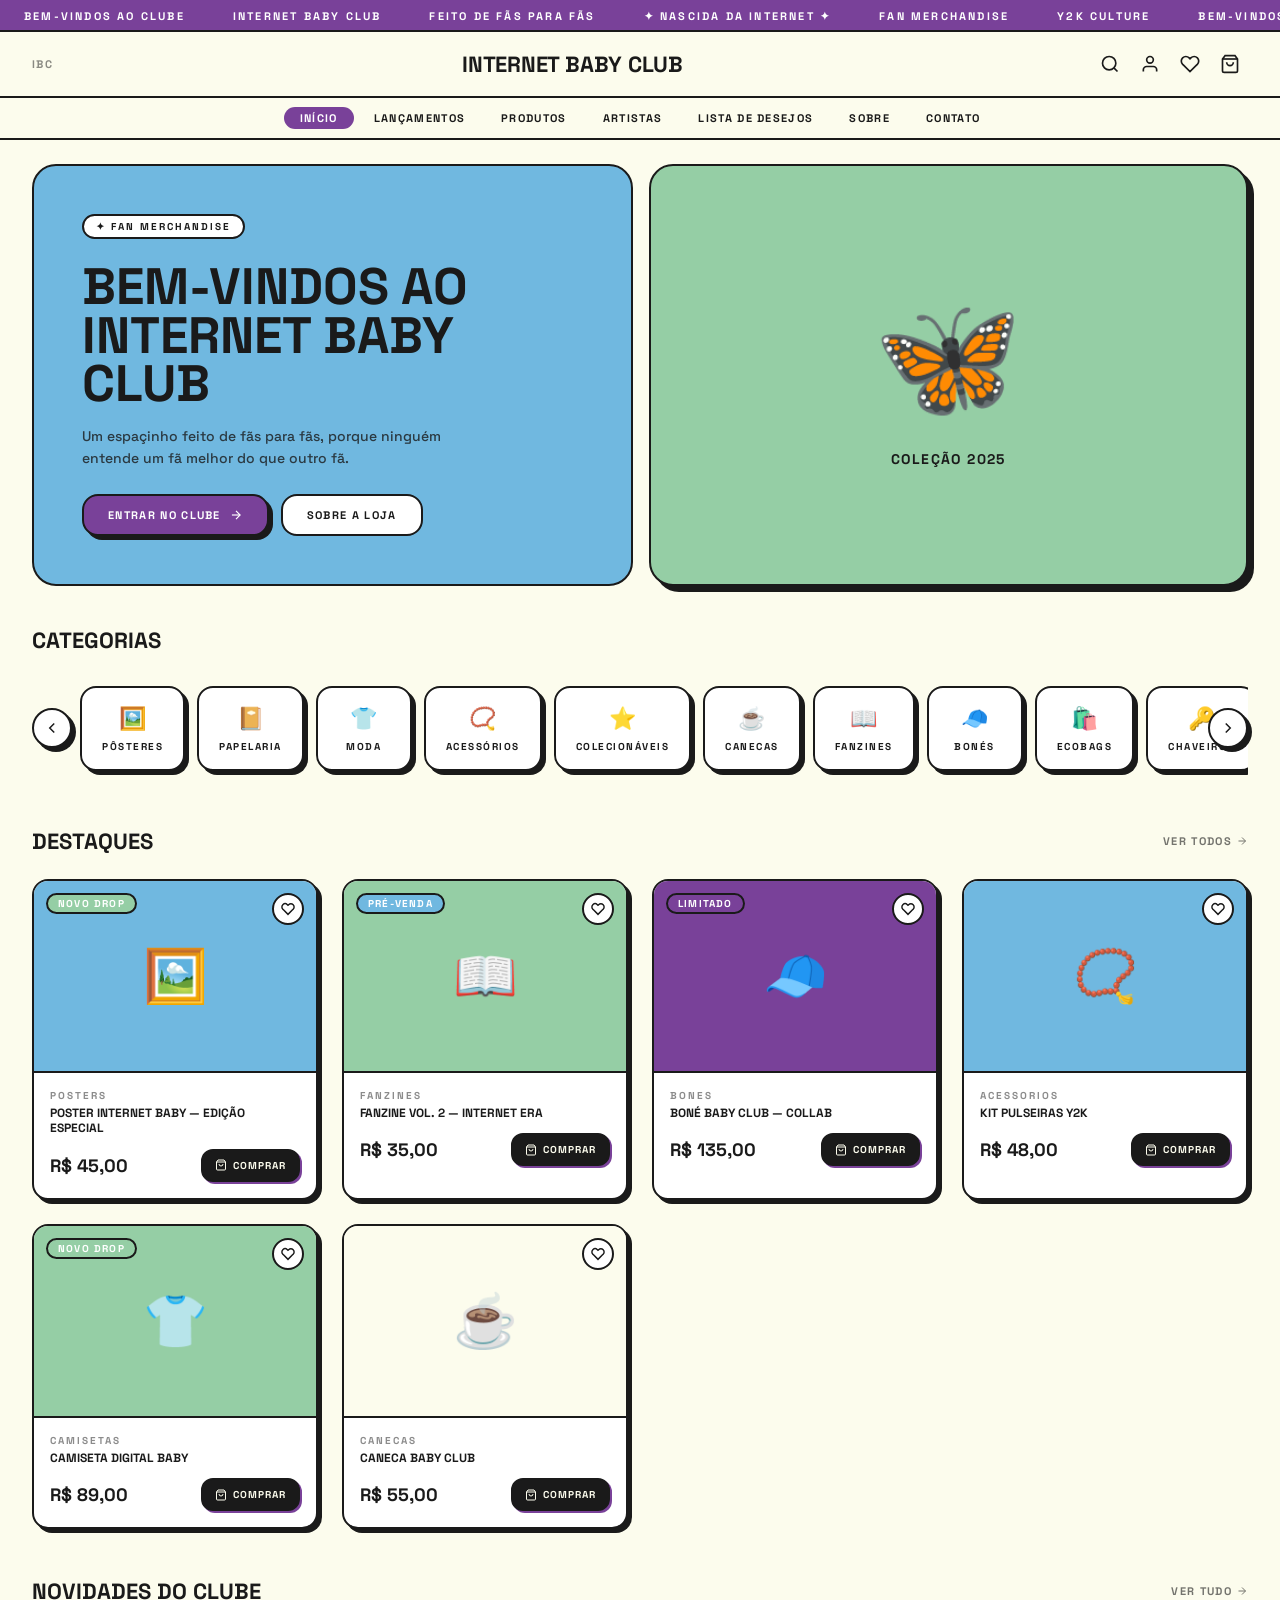
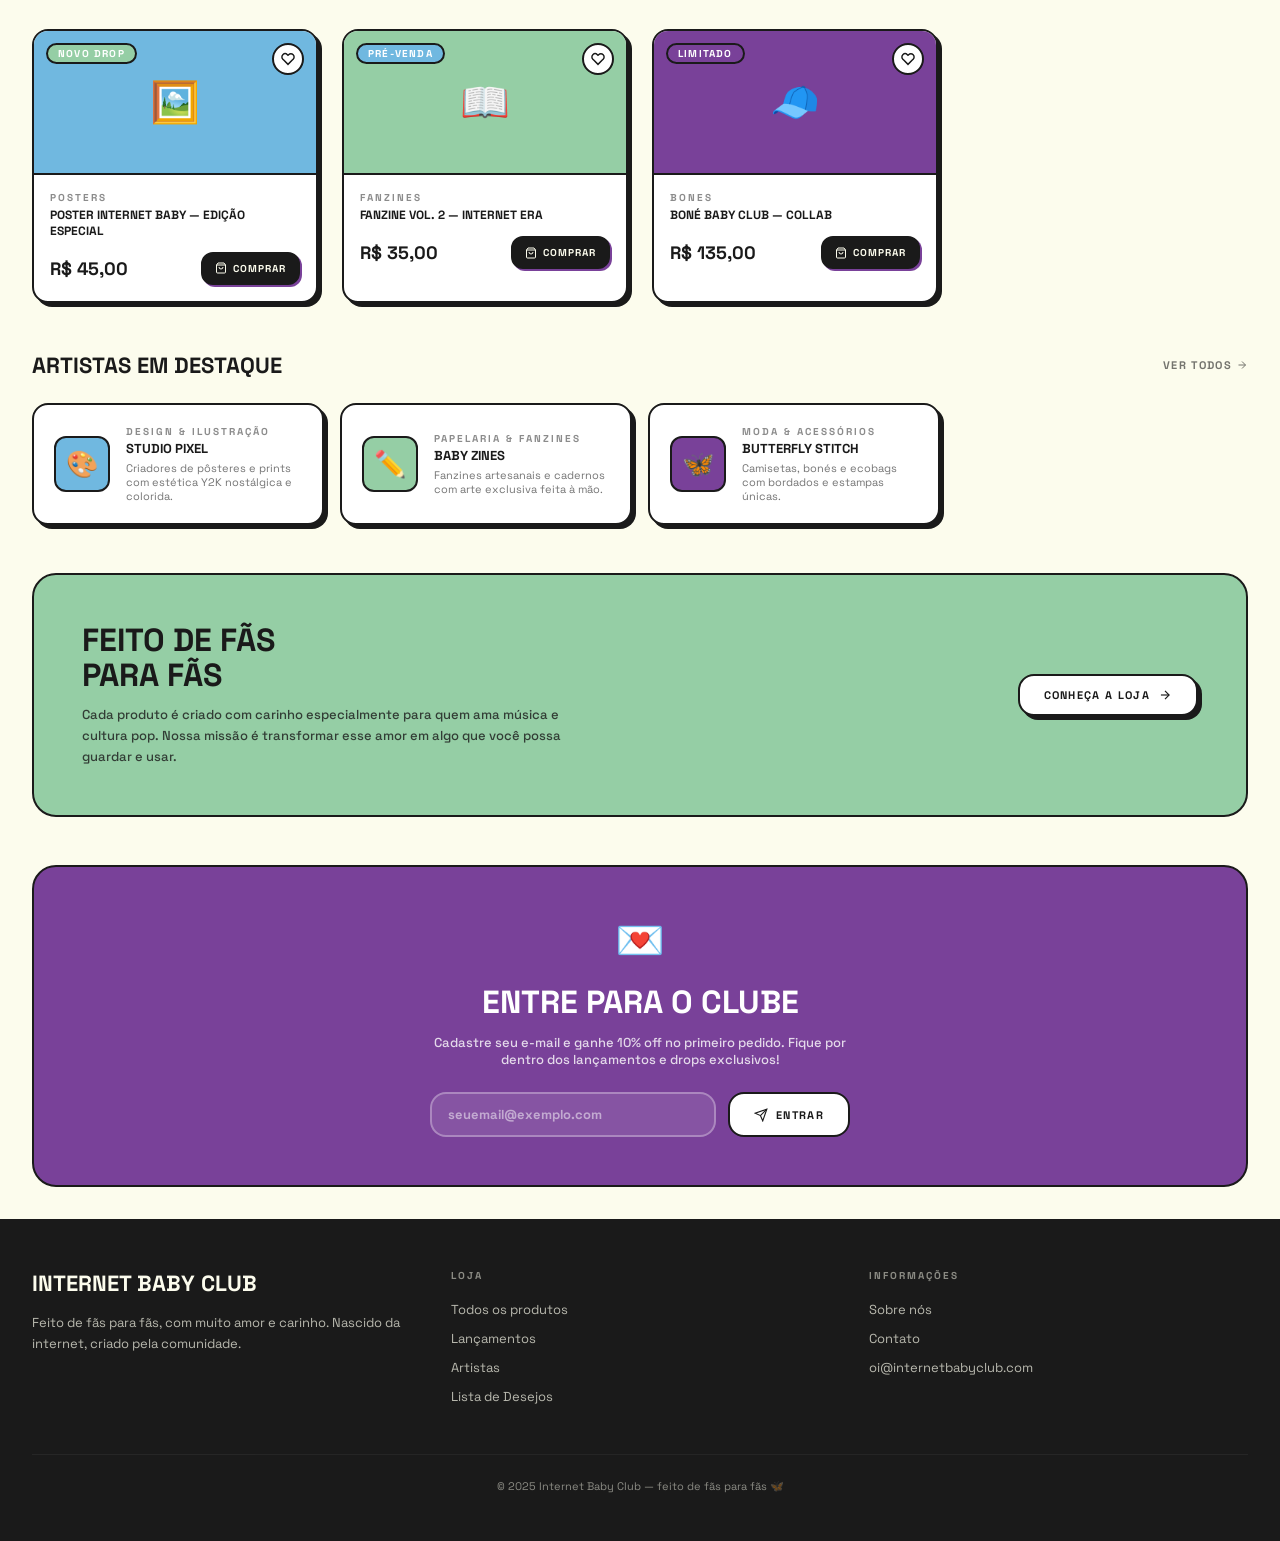
==== index.html @ 495a3e7e "Create index.html" ====
<!DOCTYPE html>
<html lang="pt-BR">
<head>
  <meta charset="UTF-8" />
  <meta name="viewport" content="width=device-width, initial-scale=1.0" />
  <title>Internet Baby Club — Início</title>
  <link rel="preconnect" href="https://fonts.googleapis.com" />
  <link rel="preconnect" href="https://fonts.gstatic.com" crossorigin />
  <link href="https://fonts.googleapis.com/css2?family=Space+Grotesk:wght@400;500;600;700&display=swap" rel="stylesheet" />
  <link rel="stylesheet" href="./assets/css/style.css" />
</head>
<body>

<div id="drawers-placeholder"></div>
<div id="navbar-placeholder"></div>

<!-- ═══ HERO ══════════════════════════════════════════════ -->
<section class="hero-section" aria-label="Banner principal">
  <div class="hero-inner max-w">
    <div class="hero-left" id="hero-left">
      <span class="hero-tag">✦ Fan Merchandise</span>
      <h1 class="hero-h1">Bem-vindos ao<br>Internet Baby Club</h1>
      <p class="hero-sub">Um espaçinho feito de fãs para fãs, porque ninguém entende um fã melhor do que outro fã.</p>
      <div class="hero-btns">
        <a href="./pages/produtos.html" class="btn-hero-main">
          Entrar no Clube
          <svg width="14" height="14" viewBox="0 0 24 24" fill="none" stroke="currentColor" stroke-width="2"><line x1="5" y1="12" x2="19" y2="12"/><polyline points="12 5 19 12 12 19"/></svg>
        </a>
        <a href="./pages/sobre.html" class="btn-hero-sec">Sobre a loja</a>
      </div>
    </div>
    <div class="hero-right" id="hero-right">
      <div class="hero-right-content">
        <span class="hero-emoji">🦋</span>
        <p class="hero-collection-label" id="hero-label">Coleção 2025</p>
        <a href="./pages/lancamentos.html" class="hero-cta-btn" id="hero-cta">
          Ver lançamentos
          <svg width="14" height="14" viewBox="0 0 24 24" fill="none" stroke="currentColor" stroke-width="2"><line x1="5" y1="12" x2="19" y2="12"/><polyline points="12 5 19 12 12 19"/></svg>
        </a>
      </div>
    </div>
  </div>
</section>

<!-- ═══ CATEGORIES ════════════════════════════════════════ -->
<section style="padding:16px 32px 32px">
  <div class="max-w">
    <h2 class="section-title" style="margin-bottom:24px">Categorias</h2>
    <div class="cat-scroll-wrap">
      <button class="scroll-btn left" onclick="scrollCats(-1)">
        <svg viewBox="0 0 24 24"><polyline points="15 18 9 12 15 6"/></svg>
      </button>
      <div class="cat-scroll" id="cat-scroll"></div>
      <button class="scroll-btn right" onclick="scrollCats(1)">
        <svg viewBox="0 0 24 24"><polyline points="9 18 15 12 9 6"/></svg>
      </button>
    </div>
  </div>
</section>

<!-- ═══ FEATURED PRODUCTS ═════════════════════════════════ -->
<section style="padding:16px 32px 32px">
  <div class="max-w">
    <div class="section-header">
      <h2 class="section-title">Destaques</h2>
      <a href="./pages/produtos.html" class="see-all">
        Ver todos
        <svg width="12" height="12" viewBox="0 0 24 24" fill="none" stroke="currentColor" stroke-width="2"><line x1="5" y1="12" x2="19" y2="12"/><polyline points="12 5 19 12 12 19"/></svg>
      </a>
    </div>
    <div class="products-grid" id="featured-grid"></div>
  </div>
</section>

<!-- ═══ NEW DROPS ═════════════════════════════════════════ -->
<section style="padding:16px 32px 32px">
  <div class="max-w">
    <div class="section-header">
      <h2 class="section-title">Novidades do Clube</h2>
      <a href="./pages/lancamentos.html" class="see-all">
        Ver tudo
        <svg width="12" height="12" viewBox="0 0 24 24" fill="none" stroke="currentColor" stroke-width="2"><line x1="5" y1="12" x2="19" y2="12"/><polyline points="12 5 19 12 12 19"/></svg>
      </a>
    </div>
    <div class="products-grid" id="newdrops-grid"></div>
  </div>
</section>

<!-- ═══ ARTISTS ═══════════════════════════════════════════ -->
<section style="padding:16px 32px 32px">
  <div class="max-w">
    <div class="section-header">
      <h2 class="section-title">Artistas em Destaque</h2>
      <a href="./pages/artistas.html" class="see-all">
        Ver todos
        <svg width="12" height="12" viewBox="0 0 24 24" fill="none" stroke="currentColor" stroke-width="2"><line x1="5" y1="12" x2="19" y2="12"/><polyline points="12 5 19 12 12 19"/></svg>
      </a>
    </div>
    <div class="artists-grid" id="artists-home-grid"></div>
  </div>
</section>

<!-- ═══ ABOUT STRIP ════════════════════════════════════════ -->
<section style="padding:16px 32px 32px">
  <div class="max-w">
    <div class="about-strip">
      <div>
        <h2>Feito de fãs<br>para fãs</h2>
        <p>Cada produto é criado com carinho especialmente para quem ama música e cultura pop. Nossa missão é transformar esse amor em algo que você possa guardar e usar.</p>
      </div>
      <a href="./pages/sobre.html" class="btn-about">
        Conheça a loja
        <svg width="14" height="14" viewBox="0 0 24 24" fill="none" stroke="currentColor" stroke-width="2"><line x1="5" y1="12" x2="19" y2="12"/><polyline points="12 5 19 12 12 19"/></svg>
      </a>
    </div>
  </div>
</section>

<!-- ═══ NEWSLETTER ═════════════════════════════════════════ -->
<section style="padding:16px 32px 32px">
  <div class="max-w">
    <div class="newsletter-box">
      <div class="nl-emoji">💌</div>
      <h2>Entre para o clube</h2>
      <p>Cadastre seu e-mail e ganhe 10% off no primeiro pedido. Fique por dentro dos lançamentos e drops exclusivos!</p>
      <div id="nl-form-wrap">
        <form class="newsletter-form" onsubmit="handleNewsletter(event)">
          <input class="nl-input" type="email" placeholder="seuemail@exemplo.com" required />
          <button type="submit" class="btn-nl">
            <svg width="14" height="14" viewBox="0 0 24 24" fill="none" stroke="currentColor" stroke-width="2"><line x1="22" y1="2" x2="11" y2="13"/><polygon points="22 2 15 22 11 13 2 9 22 2"/></svg>
            Entrar
          </button>
        </form>
      </div>
    </div>
  </div>
</section>

<div id="footer-placeholder"></div>

<script src="./assets/js/main.js"></script>
<script>
  initPage('home');

  /* Hero hover */
  const heroRight = document.getElementById('hero-right');
  const heroLeft  = document.getElementById('hero-left');
  heroRight.addEventListener('mouseenter', () => {
    heroRight.classList.add('hovered');
    heroLeft.style.flex = '0 0 0%'; heroLeft.style.opacity = '0';
    heroLeft.style.minWidth = '0'; heroLeft.style.padding = '0';
    heroRight.style.flex = '1 1 100%';
    document.getElementById('hero-label').textContent = 'Explore a coleção';
  });
  heroRight.addEventListener('mouseleave', () => {
    heroRight.classList.remove('hovered');
    heroLeft.style.flex = '1 1 50%'; heroLeft.style.opacity = '1';
    heroLeft.style.minWidth = ''; heroLeft.style.padding = '';
    heroRight.style.flex = '1 1 50%';
    document.getElementById('hero-label').textContent = 'Coleção 2025';
  });

  /* Categories */
  function scrollCats(dir) { document.getElementById('cat-scroll').scrollBy({ left: dir * 200, behavior: 'smooth' }); }
  document.getElementById('cat-scroll').innerHTML = CATEGORIES.map(c =>
    `<a class="cat-item" href="./pages/produtos.html?cat=${c.id}">
      <span class="cat-emoji">${c.emoji}</span>
      <span class="cat-name">${c.name}</span>
    </a>`
  ).join('');

  /* Featured */
  document.getElementById('featured-grid').innerHTML = PRODUCTS.slice(0,6).map(p => buildProductCard(p)).join('');

  /* New Drops */
  document.getElementById('newdrops-grid').innerHTML = PRODUCTS.filter(p=>p.isNew).slice(0,3).map(p => buildProductCard(p,true)).join('');

  /* Artists */
  document.getElementById('artists-home-grid').innerHTML = ARTISTS.slice(0,3).map(a =>
    `<div class="artist-card" onclick="location.href='./pages/artistas.html?artist=${a.id}'">
      <div class="artist-avatar" style="background:${COLOR_MAP[a.color]||'var(--ibc-cream)'}">${a.emoji}</div>
      <div>
        <div class="artist-tag">${a.tag}</div>
        <div class="artist-name">${a.name}</div>
        <div class="artist-desc">${a.desc}</div>
      </div>
    </div>`
  ).join('');
</script>
</body>
</html>
---- assets/css/style.css ----
/* ─── CSS Variables ─────────────────────────────────────── */
:root {
  --bg:         #FCFCED;
  --fg:         #1A1A1A;
  --card:       #FFFFFF;
  --muted:      #F5F4E8;
  --ibc-blue:   #70B8E0;
  --ibc-purple: #794199;
  --ibc-green:  #95CEA5;
  --ibc-cream:  #FCFCED;
  --ibc-black:  #1A1A1A;
  --radius:     16px;
}

/* ─── Reset / Base ──────────────────────────────────────── */
*, *::before, *::after { box-sizing: border-box; margin: 0; padding: 0; }
body {
  font-family: 'Space Grotesk', sans-serif;
  background: var(--bg);
  color: var(--fg);
  min-height: 100vh;
}
a { color: inherit; text-decoration: none; }
ul { list-style: none; }
button { cursor: pointer; font-family: inherit; background: none; border: none; }
img { display: block; max-width: 100%; }

/* ─── Utility ───────────────────────────────────────────── */
.ibc-shadow    { box-shadow: 4px 4px 0 var(--fg); }
.ibc-shadow-lg { box-shadow: 6px 6px 0 var(--fg); }
.ibc-shadow-purple { box-shadow: 4px 4px 0 var(--ibc-purple); }
.max-w { max-width: 1400px; margin: 0 auto; }

/* ─── Scrollbar ─────────────────────────────────────────── */
::-webkit-scrollbar { width: 8px; }
::-webkit-scrollbar-track { background: var(--muted); }
::-webkit-scrollbar-thumb { background: var(--fg); border-radius: 4px; }

/* ─── Ticker ────────────────────────────────────────────── */
#ticker {
  background: var(--ibc-purple);
  border-bottom: 2px solid var(--fg);
  height: 32px;
  overflow: hidden;
  transition: height .3s, opacity .3s;
}
#ticker.hidden-ticker { height: 0; opacity: 0; }
.ticker-track {
  display: flex;
  align-items: center;
  height: 32px;
  white-space: nowrap;
  animation: ticker-scroll 30s linear infinite;
}
.ticker-track span {
  color: #fff;
  font-size: 11px;
  font-weight: 700;
  text-transform: uppercase;
  letter-spacing: 0.2em;
  padding: 0 24px;
}
@keyframes ticker-scroll {
  from { transform: translateX(0); }
  to   { transform: translateX(-50%); }
}

/* ─── Navbar ────────────────────────────────────────────── */
nav#main-nav {
  position: sticky;
  top: 0;
  z-index: 50;
  background: var(--bg);
}
.nav-top { border-bottom: 2px solid var(--fg); padding: 0 32px; }
.nav-top-inner {
  display: flex;
  align-items: center;
  justify-content: space-between;
  height: 64px;
  max-width: 1400px;
  margin: 0 auto;
}
.nav-logo {
  font-size: 22px;
  font-weight: 700;
  text-transform: uppercase;
  letter-spacing: -0.01em;
}
.nav-actions { display: flex; align-items: center; gap: 4px; }
.nav-icon-btn {
  padding: 8px;
  border-radius: 8px;
  opacity: 1;
  transition: opacity .3s;
  position: relative;
  display: flex;
  align-items: center;
  justify-content: center;
  background: none;
  border: none;
  cursor: pointer;
}
.nav-icon-btn:hover { opacity: 0.6; }
.nav-icon-btn svg { width: 20px; height: 20px; stroke: var(--fg); stroke-width: 2; fill: none; }
.cart-badge {
  position: absolute;
  top: -2px; right: -2px;
  min-width: 18px; height: 18px;
  border-radius: 50%;
  background: var(--ibc-purple);
  color: #fff;
  font-size: 10px;
  font-weight: 700;
  display: none;
  align-items: center;
  justify-content: center;
}
.nav-label {
  font-size: 11px;
  font-weight: 700;
  text-transform: uppercase;
  letter-spacing: 0.12em;
  opacity: 0.5;
}
.nav-links-bar { border-bottom: 2px solid var(--fg); }
.nav-links-inner {
  display: flex;
  align-items: center;
  justify-content: center;
  gap: 4px;
  height: 40px;
  max-width: 1400px;
  margin: 0 auto;
  padding: 0 16px;
  flex-wrap: wrap;
}
.nav-link {
  padding: 4px 16px;
  font-size: 11px;
  font-weight: 700;
  text-transform: uppercase;
  letter-spacing: 0.12em;
  border-radius: 99px;
  transition: opacity .3s;
  white-space: nowrap;
}
.nav-link:hover { opacity: 0.6; }
.nav-link.active { background: var(--ibc-purple); color: #fff; }
.hamburger { display: none; background: none; border: none; cursor: pointer; padding: 8px; }
.hamburger svg { width: 22px; height: 22px; stroke: var(--fg); stroke-width: 2.5; fill: none; }
#mobile-menu {
  display: none;
  border-bottom: 2px solid var(--fg);
  background: var(--bg);
  padding: 16px;
}
#mobile-menu a {
  display: block;
  padding: 12px 16px;
  font-size: 13px;
  font-weight: 700;
  text-transform: uppercase;
  letter-spacing: 0.1em;
  border-radius: var(--radius);
  border: 2px solid var(--fg);
  margin-bottom: 8px;
  transition: transform .3s;
}
#mobile-menu a:hover { transform: translateX(4px); }
#mobile-menu a.active { background: var(--ibc-purple); color: #fff; }

/* ─── Overlay + Drawers ──────────────────────────────────── */
.overlay {
  position: fixed; inset: 0;
  background: rgba(0,0,0,.4);
  z-index: 100;
  display: none;
}
.overlay.open { display: block; }
.drawer {
  position: fixed;
  top: 0; right: 0;
  width: min(380px, 100vw);
  height: 100%;
  background: var(--bg);
  border-left: 2px solid var(--fg);
  z-index: 101;
  transform: translateX(100%);
  transition: transform .35s ease;
  display: flex;
  flex-direction: column;
}
.drawer.open { transform: translateX(0); }
.drawer-header {
  display: flex;
  align-items: center;
  justify-content: space-between;
  padding: 20px 24px;
  border-bottom: 2px solid var(--fg);
}
.drawer-header h2 { font-size: 14px; font-weight: 700; text-transform: uppercase; letter-spacing: 0.12em; }
.drawer-close { padding: 6px; border-radius: 8px; transition: opacity .3s; background: none; border: none; cursor: pointer; }
.drawer-close:hover { opacity: 0.5; }
.drawer-close svg { width: 20px; height: 20px; stroke: var(--fg); stroke-width: 2.5; fill: none; display: block; }
.drawer-body { flex: 1; overflow-y: auto; padding: 20px 24px; }
.drawer-footer { padding: 20px 24px; border-top: 2px solid var(--fg); }

/* Cart */
.cart-item {
  display: flex;
  align-items: flex-start;
  gap: 12px;
  padding: 12px;
  border: 2px solid var(--fg);
  border-radius: var(--radius);
  margin-bottom: 10px;
}
.cart-item-emoji { font-size: 28px; flex-shrink: 0; }
.cart-item-info { flex: 1; }
.cart-item-name { font-size: 11px; font-weight: 700; text-transform: uppercase; line-height: 1.3; }
.cart-item-price { font-size: 13px; font-weight: 700; margin-top: 4px; }
.qty-controls { display: flex; align-items: center; gap: 6px; margin-top: 6px; }
.qty-btn {
  width: 24px; height: 24px;
  border: 2px solid var(--fg);
  border-radius: 6px;
  font-size: 14px; font-weight: 700;
  display: flex; align-items: center; justify-content: center;
  transition: opacity .2s;
  background: none; cursor: pointer;
}
.qty-btn:hover { opacity: 0.6; }
.qty-num { font-size: 12px; font-weight: 700; min-width: 20px; text-align: center; }
.remove-btn { margin-left: auto; font-size: 10px; font-weight: 700; text-transform: uppercase; opacity: 0.5; transition: opacity .2s; background: none; border: none; cursor: pointer; }
.remove-btn:hover { opacity: 1; }
.cart-empty { text-align: center; padding: 48px 0; }
.cart-empty .emoji { font-size: 48px; margin-bottom: 12px; }
.cart-empty p { font-size: 13px; font-weight: 700; text-transform: uppercase; opacity: 0.5; }
.cart-total { display: flex; justify-content: space-between; font-size: 16px; font-weight: 700; margin-bottom: 16px; }

/* Buttons */
.btn-primary {
  display: block; width: 100%;
  padding: 14px;
  font-size: 12px; font-weight: 700;
  text-transform: uppercase; letter-spacing: 0.12em;
  border-radius: var(--radius);
  border: 2px solid var(--fg);
  background: var(--ibc-purple); color: #fff;
  text-align: center;
  transition: all .3s; cursor: pointer;
}
.btn-primary:hover { transform: translate(2px,2px); box-shadow: none !important; }
.btn-secondary {
  display: block; width: 100%;
  padding: 12px;
  font-size: 12px; font-weight: 700;
  text-transform: uppercase; letter-spacing: 0.12em;
  border-radius: var(--radius);
  border: 2px solid var(--fg);
  background: var(--card); color: var(--fg);
  text-align: center; margin-top: 10px;
  transition: opacity .3s; cursor: pointer;
}
.btn-secondary:hover { opacity: 0.6; }

/* Search */
.search-input {
  width: 100%;
  padding: 12px 16px;
  border: 2px solid var(--fg);
  border-radius: var(--radius);
  font-family: inherit; font-size: 14px; font-weight: 500;
  background: var(--bg); outline: none;
  transition: box-shadow .3s;
}
.search-input:focus { box-shadow: 4px 4px 0 var(--ibc-purple); }
.search-result {
  display: flex; align-items: center; gap: 12px;
  padding: 12px;
  border: 2px solid var(--fg);
  border-radius: var(--radius);
  margin-top: 10px;
  transition: all .2s; cursor: pointer;
  box-shadow: 4px 4px 0 var(--fg);
}
.search-result:hover { transform: translate(2px,2px); box-shadow: none !important; }
.search-result-img {
  width: 44px; height: 44px;
  border-radius: 10px;
  border: 2px solid var(--fg);
  display: flex; align-items: center; justify-content: center;
  font-size: 20px; flex-shrink: 0;
}
.search-result-name { font-size: 11px; font-weight: 700; text-transform: uppercase; }
.search-result-price { font-size: 12px; font-weight: 700; margin-top: 2px; }

/* ─── Product Card ───────────────────────────────────────── */
.product-card {
  border: 2px solid var(--fg);
  border-radius: var(--radius);
  background: var(--card);
  overflow: hidden;
  box-shadow: 4px 4px 0 var(--fg);
  transition: all .2s;
  cursor: pointer;
  display: block;
  text-decoration: none;
  color: var(--fg);
}
.product-card:hover { transform: translate(3px,3px); box-shadow: none; }
.product-img {
  position: relative;
  height: 192px;
  display: flex; align-items: center; justify-content: center;
  border-bottom: 2px solid var(--fg);
  font-size: 52px;
}
.product-img-compact { height: 144px; font-size: 40px; }
.product-badge {
  position: absolute;
  top: 12px; left: 12px;
  padding: 2px 10px;
  font-size: 10px; font-weight: 700;
  text-transform: uppercase; letter-spacing: 0.12em;
  color: #fff;
  border: 2px solid var(--fg);
  border-radius: 99px;
}
.product-wish {
  position: absolute;
  top: 12px; right: 12px;
  width: 32px; height: 32px;
  border-radius: 50%;
  border: 2px solid var(--fg);
  background: var(--card);
  display: flex; align-items: center; justify-content: center;
  transition: transform .3s; cursor: pointer;
}
.product-wish:hover { transform: scale(1.1); }
.product-wish svg { width: 14px; height: 14px; stroke: var(--fg); stroke-width: 2.5; fill: none; }
.product-wish.wishlisted svg { fill: #ef4444; stroke: #ef4444; }
.product-info { padding: 16px; }
.product-cat { font-size: 10px; font-weight: 700; text-transform: uppercase; letter-spacing: 0.2em; opacity: 0.5; margin-bottom: 4px; }
.product-name { font-size: 12px; font-weight: 700; text-transform: uppercase; line-height: 1.3; margin-bottom: 12px; }
.product-footer { display: flex; align-items: center; justify-content: space-between; }
.product-price { font-size: 18px; font-weight: 700; }
.btn-add {
  display: inline-flex; align-items: center; gap: 6px;
  padding: 8px 12px;
  font-size: 10px; font-weight: 700;
  text-transform: uppercase; letter-spacing: 0.1em;
  border-radius: 12px;
  border: 2px solid var(--fg);
  background: var(--ibc-black); color: var(--ibc-cream);
  box-shadow: 2px 2px 0 var(--ibc-purple);
  transition: all .3s; cursor: pointer;
}
.btn-add:hover { transform: translate(1px,1px); box-shadow: none; }
.btn-add.in-cart { background: var(--ibc-green); color: var(--fg); box-shadow: none; }
.btn-add svg { width: 12px; height: 12px; stroke: currentColor; stroke-width: 2; fill: none; }

/* ─── Footer ────────────────────────────────────────────── */
footer {
  background: var(--ibc-black);
  color: var(--ibc-cream);
  border-top: 2px solid var(--fg);
  padding: 48px 32px;
}
.footer-grid {
  display: grid;
  grid-template-columns: repeat(auto-fit, minmax(200px, 1fr));
  gap: 40px;
  max-width: 1400px;
  margin: 0 auto;
}
.footer-brand h3 { font-size: 22px; font-weight: 700; text-transform: uppercase; margin-bottom: 16px; }
.footer-brand p { font-size: 13px; opacity: 0.7; line-height: 1.6; }
.footer-col h4 { font-size: 10px; font-weight: 700; text-transform: uppercase; letter-spacing: 0.2em; opacity: 0.5; margin-bottom: 16px; }
.footer-col ul { display: flex; flex-direction: column; gap: 8px; }
.footer-col a { font-size: 13px; opacity: 0.7; transition: opacity .3s; }
.footer-col a:hover { opacity: 1; }
.footer-bottom {
  border-top: 1px solid rgba(255,255,255,.1);
  margin-top: 48px;
  padding-top: 24px;
  text-align: center;
  font-size: 11px;
  opacity: 0.5;
}

/* ─── Toast ─────────────────────────────────────────────── */
#toast {
  position: fixed;
  bottom: 24px; right: 24px;
  background: var(--ibc-black); color: var(--ibc-cream);
  padding: 12px 20px;
  border-radius: var(--radius);
  border: 2px solid var(--fg);
  font-size: 12px; font-weight: 700;
  text-transform: uppercase; letter-spacing: 0.1em;
  z-index: 999;
  transform: translateY(80px); opacity: 0;
  transition: all .35s ease;
}
#toast.show { transform: translateY(0); opacity: 1; }

/* ─── Page content wrapper ───────────────────────────────── */
.page-wrap { padding: 32px; max-width: 1400px; margin: 0 auto; }
.page-wrap-sm { padding: 32px; max-width: 900px; margin: 0 auto; }
.page-title { font-size: clamp(20px,3vw,28px); font-weight: 700; text-transform: uppercase; margin-bottom: 8px; }
.page-sub { font-size: 13px; opacity: 0.6; font-weight: 500; margin-bottom: 32px; }

/* ─── Section & Grid helpers ──────────────────────────────── */
.section-header { display: flex; align-items: center; justify-content: space-between; margin-bottom: 24px; }
.section-title { font-size: 22px; font-weight: 700; text-transform: uppercase; }
.see-all { font-size: 11px; font-weight: 700; text-transform: uppercase; letter-spacing: 0.12em; opacity: 0.6; display: flex; align-items: center; gap: 4px; transition: opacity .3s; }
.see-all:hover { opacity: 1; }
.products-grid { display: grid; grid-template-columns: repeat(auto-fill, minmax(240px,1fr)); gap: 24px; }
.products-grid-4 { display: grid; grid-template-columns: repeat(auto-fill, minmax(210px,1fr)); gap: 20px; }

/* ─── Filter tabs ────────────────────────────────────────── */
.filter-tabs { display: flex; flex-wrap: wrap; align-items: center; gap: 8px; margin-bottom: 24px; }
.filter-tab {
  padding: 6px 16px;
  font-size: 11px; font-weight: 700;
  text-transform: uppercase; letter-spacing: 0.12em;
  border-radius: 99px;
  border: 2px solid var(--fg);
  background: var(--card);
  transition: all .3s; cursor: pointer;
}
.filter-tab:hover { opacity: 0.7; }
.filter-tab.active { background: var(--ibc-purple); color: #fff; }
.filter-icon { opacity: 0.5; }
.toolbar {
  display: flex; align-items: center; justify-content: space-between;
  padding: 12px 16px;
  border: 2px solid var(--fg);
  border-radius: var(--radius);
  background: var(--card);
  margin-bottom: 24px;
}
.toolbar-count { font-size: 11px; font-weight: 700; text-transform: uppercase; letter-spacing: 0.12em; opacity: 0.5; }
.toolbar select { background: transparent; font-size: 11px; font-weight: 700; text-transform: uppercase; letter-spacing: 0.1em; outline: none; cursor: pointer; font-family: inherit; border: none; }

/* ─── Categories (home) ──────────────────────────────────── */
.cat-scroll-wrap { position: relative; }
.cat-scroll { display: flex; gap: 12px; overflow-x: auto; padding: 8px 48px; scrollbar-width: none; }
.cat-scroll::-webkit-scrollbar { display: none; }
.cat-item {
  display: flex; flex-direction: column; align-items: center; gap: 8px;
  padding: 16px 20px; min-width: 96px;
  border: 2px solid var(--fg);
  border-radius: var(--radius);
  background: var(--card);
  box-shadow: 4px 4px 0 var(--fg);
  flex-shrink: 0;
  transition: all .2s; cursor: pointer;
  text-decoration: none; color: var(--fg);
}
.cat-item:hover { transform: translate(2px,2px); box-shadow: none; }
.cat-emoji { font-size: 22px; }
.cat-name { font-size: 10px; font-weight: 700; text-transform: uppercase; letter-spacing: 0.15em; white-space: nowrap; }
.scroll-btn {
  position: absolute; top: 50%; transform: translateY(-50%);
  z-index: 5; width: 40px; height: 40px;
  border-radius: 50%;
  border: 2px solid var(--fg);
  background: var(--card);
  display: flex; align-items: center; justify-content: center;
  box-shadow: 4px 4px 0 var(--fg);
  transition: all .3s; cursor: pointer;
}
.scroll-btn:hover { transform: translateY(-50%) translate(2px,2px); box-shadow: none; }
.scroll-btn svg { width: 18px; height: 18px; stroke: var(--fg); stroke-width: 2; fill: none; }
.scroll-btn.left { left: 0; }
.scroll-btn.right { right: 0; }

/* ─── Hero (home) ────────────────────────────────────────── */
.hero-section { padding: 24px 32px; }
.hero-inner { display: flex; gap: 16px; min-height: 420px; }
.hero-left, .hero-right {
  border: 2px solid var(--fg);
  border-radius: 24px;
  transition: all .5s ease;
  overflow: hidden;
}
.hero-left {
  flex: 1 1 50%;
  background: var(--ibc-blue);
  padding: 48px;
  display: flex; flex-direction: column; justify-content: center;
}
.hero-right {
  flex: 1 1 50%;
  background: var(--ibc-green);
  box-shadow: 6px 6px 0 var(--ibc-black);
  display: flex; align-items: center; justify-content: center;
  cursor: pointer;
}
.hero-right:hover { box-shadow: none; }
.hero-tag {
  display: inline-block; padding: 4px 12px;
  font-size: 10px; font-weight: 700;
  text-transform: uppercase; letter-spacing: 0.2em;
  background: var(--card);
  border: 2px solid var(--fg); border-radius: 99px;
  margin-bottom: 24px; width: fit-content;
}
.hero-h1 {
  font-size: clamp(28px,4vw,52px); font-weight: 700;
  text-transform: uppercase; line-height: 0.95; margin-bottom: 16px;
}
.hero-sub { font-size: 14px; font-weight: 500; line-height: 1.6; max-width: 400px; margin-bottom: 24px; opacity: 0.8; }
.hero-btns { display: flex; gap: 12px; flex-wrap: wrap; }
.btn-hero-main {
  display: inline-flex; align-items: center; gap: 8px;
  padding: 12px 24px; font-size: 11px; font-weight: 700;
  text-transform: uppercase; letter-spacing: 0.12em;
  border-radius: var(--radius); border: 2px solid var(--fg);
  background: var(--ibc-purple); color: #fff;
  box-shadow: 4px 4px 0 var(--ibc-black);
  transition: all .3s;
}
.btn-hero-main:hover { transform: translate(2px,2px); box-shadow: none; }
.btn-hero-sec {
  display: inline-flex; align-items: center; gap: 8px;
  padding: 12px 24px; font-size: 11px; font-weight: 700;
  text-transform: uppercase; letter-spacing: 0.12em;
  border-radius: var(--radius); border: 2px solid var(--fg);
  background: var(--card); transition: opacity .3s;
}
.btn-hero-sec:hover { opacity: 0.6; }
.hero-right-content { text-align: center; padding: 32px; }
.hero-emoji { font-size: clamp(72px,10vw,120px); display: block; margin-bottom: 16px; }
.hero-collection-label { font-size: 14px; font-weight: 700; text-transform: uppercase; letter-spacing: 0.1em; transition: font-size .4s; }
.hero-right.hovered .hero-collection-label { font-size: 36px; }
.hero-cta-btn {
  display: none; align-items: center; gap: 8px;
  margin: 24px auto 0;
  padding: 12px 24px; font-size: 11px; font-weight: 700;
  text-transform: uppercase; letter-spacing: 0.12em;
  border-radius: var(--radius); border: 2px solid var(--fg);
  background: var(--card); transition: all .3s;
}
.hero-right.hovered .hero-cta-btn { display: inline-flex; }
.hero-cta-btn:hover { transform: translate(2px,2px); }

/* ─── About strip ────────────────────────────────────────── */
.about-strip {
  background: var(--ibc-green);
  border: 2px solid var(--fg); border-radius: 24px;
  padding: 48px;
  display: flex; flex-wrap: wrap; align-items: center; justify-content: space-between; gap: 24px;
}
.about-strip h2 { font-size: clamp(22px,3vw,32px); font-weight: 700; text-transform: uppercase; line-height: 1.1; margin-bottom: 12px; }
.about-strip p { font-size: 13px; font-weight: 500; line-height: 1.6; max-width: 480px; opacity: 0.8; }
.btn-about {
  display: inline-flex; align-items: center; gap: 8px;
  padding: 12px 24px; font-size: 11px; font-weight: 700;
  text-transform: uppercase; letter-spacing: 0.12em;
  border-radius: var(--radius); border: 2px solid var(--fg);
  background: var(--card); box-shadow: 4px 4px 0 var(--fg);
  white-space: nowrap; transition: all .3s;
}
.btn-about:hover { transform: translate(2px,2px); box-shadow: none; }

/* ─── Newsletter ─────────────────────────────────────────── */
.newsletter-box {
  background: var(--ibc-purple);
  border: 2px solid var(--fg); border-radius: 24px;
  padding: 48px; text-align: center; color: #fff;
}
.newsletter-box .nl-emoji { font-size: 40px; margin-bottom: 16px; }
.newsletter-box h2 { font-size: clamp(22px,3vw,32px); font-weight: 700; text-transform: uppercase; margin-bottom: 12px; }
.newsletter-box p { font-size: 13px; font-weight: 500; opacity: 0.8; max-width: 440px; margin: 0 auto 24px; }
.newsletter-form { display: flex; gap: 12px; max-width: 420px; margin: 0 auto; flex-wrap: wrap; justify-content: center; }
.nl-input {
  flex: 1; min-width: 200px;
  padding: 12px 16px; border-radius: var(--radius);
  border: 2px solid rgba(255,255,255,.3);
  background: rgba(255,255,255,.1); color: #fff;
  font-family: inherit; font-size: 13px; font-weight: 700;
  outline: none; transition: border-color .3s;
}
.nl-input::placeholder { color: rgba(255,255,255,.5); }
.nl-input:focus { border-color: #fff; }
.btn-nl {
  display: inline-flex; align-items: center; gap: 8px;
  padding: 12px 24px; font-size: 11px; font-weight: 700;
  text-transform: uppercase; letter-spacing: 0.12em;
  border-radius: var(--radius); border: 2px solid var(--fg);
  background: var(--card); color: var(--fg); transition: all .3s; cursor: pointer;
}
.btn-nl:hover { transform: translate(2px,2px); }
.nl-success {
  display: inline-flex; align-items: center; gap: 8px;
  padding: 12px 24px; border-radius: var(--radius);
  border: 2px solid rgba(255,255,255,.3);
  background: rgba(255,255,255,.1);
  font-size: 13px; font-weight: 700; text-transform: uppercase; color: #fff;
}

/* ─── Artist cards ───────────────────────────────────────── */
.artists-grid { display: grid; grid-template-columns: repeat(auto-fill, minmax(280px,1fr)); gap: 16px; }
.artist-card {
  display: flex; align-items: center; gap: 16px; padding: 20px;
  border: 2px solid var(--fg); border-radius: var(--radius);
  background: var(--card); box-shadow: 4px 4px 0 var(--fg);
  transition: all .2s; cursor: pointer;
  text-align: left; width: 100%;
}
.artist-card:hover { transform: translate(3px,3px); box-shadow: none; }
.artist-avatar {
  width: 56px; height: 56px; border-radius: 12px;
  border: 2px solid var(--fg);
  display: flex; align-items: center; justify-content: center;
  font-size: 26px; flex-shrink: 0;
}
.artist-tag { font-size: 10px; font-weight: 700; text-transform: uppercase; letter-spacing: 0.2em; opacity: 0.5; }
.artist-name { font-size: 13px; font-weight: 700; text-transform: uppercase; margin-top: 2px; }
.artist-desc { font-size: 11px; opacity: 0.6; margin-top: 4px; }

/* ─── Sobre page ─────────────────────────────────────────── */
.sobre-hero {
  background: var(--ibc-blue);
  border-bottom: 2px solid var(--fg);
  padding: 64px 32px;
}
.sobre-hero-inner { max-width: 900px; margin: 0 auto; display: grid; grid-template-columns: 1fr 1fr; gap: 40px; align-items: center; }
.sobre-tag { display: inline-block; padding: 4px 12px; font-size: 10px; font-weight: 700; text-transform: uppercase; letter-spacing: 0.2em; background: var(--card); border: 2px solid var(--fg); border-radius: 99px; margin-bottom: 24px; }
.sobre-h1 { font-size: clamp(28px,4vw,44px); font-weight: 700; text-transform: uppercase; line-height: 0.95; color: #fff; text-shadow: 4px 4px 0 var(--ibc-black); margin-bottom: 20px; }
.sobre-sub { font-size: 13px; font-weight: 500; color: rgba(255,255,255,.8); line-height: 1.7; max-width: 420px; }
.sobre-img { border: 2px solid var(--fg); border-radius: 24px; aspect-ratio: 4/3; display: flex; align-items: center; justify-content: center; font-size: 72px; background: var(--card); box-shadow: 6px 6px 0 var(--fg); transform: rotate(2deg); }
.manifesto-section { background: var(--ibc-green); border-bottom: 2px solid var(--fg); padding: 64px 32px; }
.manifesto-inner { max-width: 900px; margin: 0 auto; }
.manifesto-grid { display: grid; grid-template-columns: 1fr 1fr; gap: 16px; margin-top: 32px; }
.manifesto-card { padding: 24px; border: 2px solid var(--fg); border-radius: var(--radius); box-shadow: 4px 4px 0 var(--fg); }
.manifesto-num { font-size: 10px; font-weight: 700; text-transform: uppercase; opacity: 0.5; }
.manifesto-title { font-size: 13px; font-weight: 700; text-transform: uppercase; margin-bottom: 8px; }
.manifesto-desc { font-size: 11px; font-weight: 500; line-height: 1.6; opacity: 0.8; }
.team-section { padding: 64px 32px; }
.team-inner { max-width: 900px; margin: 0 auto; }
.team-grid { display: grid; grid-template-columns: repeat(3,1fr); gap: 16px; margin-top: 32px; }
.team-card { text-align: center; padding: 24px; border: 2px solid var(--fg); border-radius: var(--radius); background: var(--card); box-shadow: 4px 4px 0 var(--fg); }
.team-avatar { width: 80px; height: 80px; border-radius: 50%; border: 2px solid var(--fg); margin: 0 auto 16px; display: flex; align-items: center; justify-content: center; font-size: 36px; background: var(--ibc-cream); }
.team-name { font-size: 13px; font-weight: 700; text-transform: uppercase; }
.team-role { font-size: 11px; opacity: 0.6; font-weight: 500; margin-top: 4px; }
.quote-section { padding: 64px 32px; text-align: center; background: var(--ibc-black); color: var(--ibc-cream); }
.quote-section blockquote { max-width: 700px; margin: 0 auto; font-size: clamp(18px,3vw,24px); font-weight: 700; font-style: italic; line-height: 1.5; }

/* ─── Contato page ───────────────────────────────────────── */
.contato-grid { display: grid; grid-template-columns: 1fr 1fr; gap: 32px; }
.form-label { display: block; font-size: 10px; font-weight: 700; text-transform: uppercase; letter-spacing: 0.2em; margin-bottom: 6px; opacity: 0.6; }
.form-input {
  width: 100%; padding: 12px 16px;
  border: 2px solid var(--fg); border-radius: var(--radius);
  background: var(--card); font-family: inherit; font-size: 13px; font-weight: 500;
  outline: none; transition: box-shadow .3s; margin-bottom: 16px;
  color: var(--fg);
}
.form-input:focus { box-shadow: 4px 4px 0 var(--ibc-purple); }
.form-textarea { resize: vertical; min-height: 120px; }
.btn-form {
  width: 100%; display: flex; align-items: center; justify-content: center; gap: 8px;
  padding: 14px; font-size: 11px; font-weight: 700;
  text-transform: uppercase; letter-spacing: 0.12em;
  border-radius: var(--radius); border: 2px solid var(--fg);
  background: var(--ibc-purple); color: #fff;
  box-shadow: 4px 4px 0 var(--ibc-purple);
  transition: all .3s; cursor: pointer;
}
.btn-form:hover { transform: translate(2px,2px); box-shadow: none; }
.info-card { padding: 20px; border: 2px solid var(--fg); border-radius: var(--radius); background: var(--card); box-shadow: 4px 4px 0 var(--fg); margin-bottom: 16px; }
.info-card-header { display: flex; align-items: center; gap: 8px; margin-bottom: 8px; }
.info-card-title { font-size: 10px; font-weight: 700; text-transform: uppercase; letter-spacing: 0.2em; color: var(--ibc-purple); }
.info-card p, .info-card a { font-size: 13px; font-weight: 500; opacity: 0.7; }
.info-card a { text-decoration: underline; }
.sent-box { padding: 32px; border: 2px solid var(--fg); border-radius: var(--radius); text-align: center; background: var(--ibc-green); box-shadow: 4px 4px 0 var(--fg); }

/* ─── Artistas page ──────────────────────────────────────── */
.artist-detail {
  display: flex; align-items: center; gap: 24px;
  padding: 24px; border: 2px solid var(--fg); border-radius: 24px;
  margin-bottom: 32px; box-shadow: 4px 4px 0 var(--fg);
}
.artist-detail-avatar { width: 96px; height: 96px; border-radius: 50%; border: 2px solid var(--fg); background: var(--card); display: flex; align-items: center; justify-content: center; font-size: 48px; flex-shrink: 0; }
.artist-cta-card { padding: 20px; border: 2px dashed var(--fg); border-radius: var(--radius); display: flex; flex-direction: column; align-items: center; justify-content: center; text-align: center; }
.artist-cta-card .cta-emoji { font-size: 28px; margin-bottom: 12px; }
.artist-cta-title { font-size: 13px; font-weight: 700; text-transform: uppercase; margin-bottom: 4px; }
.artist-cta-sub { font-size: 11px; opacity: 0.6; margin-bottom: 16px; }
.btn-artist-cta {
  padding: 8px 16px; font-size: 10px; font-weight: 700;
  text-transform: uppercase; letter-spacing: 0.1em;
  border-radius: 99px; border: 2px solid var(--fg);
  background: var(--ibc-purple); color: #fff; transition: all .3s; cursor: pointer;
}
.btn-artist-cta:hover { opacity: 0.8; }

/* ─── Lista de Desejos ───────────────────────────────────── */
.wishlist-tip { padding: 16px 20px; border: 2px solid var(--fg); border-radius: var(--radius); background: var(--card); margin-top: 32px; font-size: 12px; font-weight: 500; opacity: 0.7; }

/* ─── Sacola ─────────────────────────────────────────────── */
.sacola-layout { display: grid; grid-template-columns: 1fr 360px; gap: 32px; }
.sacola-item {
  display: flex; align-items: flex-start; gap: 16px;
  padding: 16px; border: 2px solid var(--fg); border-radius: var(--radius);
  background: var(--card); margin-bottom: 12px;
}
.sacola-emoji { font-size: 40px; flex-shrink: 0; width: 64px; height: 64px; display: flex; align-items: center; justify-content: center; border: 2px solid var(--fg); border-radius: 12px; }
.sacola-info { flex: 1; }
.sacola-name { font-size: 13px; font-weight: 700; text-transform: uppercase; }
.sacola-price { font-size: 16px; font-weight: 700; margin-top: 4px; }
.sacola-summary { border: 2px solid var(--fg); border-radius: var(--radius); padding: 24px; background: var(--card); box-shadow: 4px 4px 0 var(--fg); position: sticky; top: 120px; }
.sacola-summary h3 { font-size: 13px; font-weight: 700; text-transform: uppercase; margin-bottom: 16px; }
.summary-row { display: flex; justify-content: space-between; font-size: 13px; font-weight: 500; margin-bottom: 10px; }
.summary-total { display: flex; justify-content: space-between; font-size: 18px; font-weight: 700; padding-top: 12px; border-top: 2px solid var(--fg); margin-top: 4px; }
.btn-checkout {
  display: block; width: 100%; padding: 16px; margin-top: 20px;
  font-size: 12px; font-weight: 700; text-transform: uppercase; letter-spacing: 0.12em;
  border-radius: var(--radius); border: 2px solid var(--fg);
  background: var(--ibc-purple); color: #fff; text-align: center;
  box-shadow: 4px 4px 0 var(--fg); transition: all .3s; cursor: pointer;
}
.btn-checkout:hover { transform: translate(2px,2px); box-shadow: none; }
.btn-continue { display: block; width: 100%; padding: 12px; margin-top: 10px; font-size: 12px; font-weight: 700; text-transform: uppercase; letter-spacing: 0.12em; border-radius: var(--radius); border: 2px solid var(--fg); background: var(--card); color: var(--fg); text-align: center; transition: opacity .3s; }
.btn-continue:hover { opacity: 0.6; }
.empty-state { text-align: center; padding: 80px 32px; }
.empty-state .empty-emoji { font-size: 64px; margin-bottom: 16px; }
.empty-state h2 { font-size: 20px; font-weight: 700; text-transform: uppercase; margin-bottom: 8px; }
.empty-state p { font-size: 13px; opacity: 0.6; margin-bottom: 24px; }

/* ─── Pagamento ──────────────────────────────────────────── */
.pagamento-layout { display: grid; grid-template-columns: 1fr 340px; gap: 32px; }
.pagamento-section { border: 2px solid var(--fg); border-radius: var(--radius); padding: 24px; background: var(--card); margin-bottom: 20px; }
.pagamento-section h3 { font-size: 12px; font-weight: 700; text-transform: uppercase; letter-spacing: 0.15em; margin-bottom: 16px; opacity: 0.6; }
.pay-method-grid { display: grid; grid-template-columns: repeat(auto-fill, minmax(120px,1fr)); gap: 10px; }
.pay-method {
  padding: 16px 12px; text-align: center;
  border: 2px solid var(--fg); border-radius: var(--radius);
  cursor: pointer; transition: all .2s; background: var(--bg);
}
.pay-method.selected { background: var(--ibc-purple); color: #fff; }
.pay-method:hover:not(.selected) { opacity: 0.7; }
.pay-method .pm-emoji { font-size: 24px; margin-bottom: 6px; }
.pay-method .pm-label { font-size: 10px; font-weight: 700; text-transform: uppercase; letter-spacing: 0.1em; }
.pix-box { background: var(--ibc-green); border: 2px solid var(--fg); border-radius: var(--radius); padding: 24px; text-align: center; margin-top: 16px; }
.pix-code { font-size: 12px; font-weight: 700; background: var(--card); border: 2px solid var(--fg); border-radius: 8px; padding: 12px; margin: 12px 0; word-break: break-all; }
.order-item-row { display: flex; align-items: center; gap: 12px; padding: 10px 0; border-bottom: 1px solid rgba(0,0,0,.08); }
.order-item-row:last-child { border-bottom: none; }
.order-item-emoji { font-size: 24px; width: 40px; height: 40px; display: flex; align-items: center; justify-content: center; border: 2px solid var(--fg); border-radius: 8px; }
.order-item-info { flex: 1; }
.order-item-name { font-size: 11px; font-weight: 700; text-transform: uppercase; }
.order-item-price { font-size: 12px; font-weight: 700; }

/* ─── Acompanhar Pedido ──────────────────────────────────── */
.tracking-wrap { max-width: 700px; margin: 0 auto; padding: 32px; }
.tracking-form { display: flex; gap: 12px; margin-bottom: 40px; }
.tracking-input {
  flex: 1; padding: 14px 16px;
  border: 2px solid var(--fg); border-radius: var(--radius);
  background: var(--card); font-family: inherit; font-size: 14px; font-weight: 700;
  outline: none; transition: box-shadow .3s;
}
.tracking-input:focus { box-shadow: 4px 4px 0 var(--ibc-purple); }
.btn-track {
  padding: 14px 20px; border-radius: var(--radius);
  border: 2px solid var(--fg); background: var(--ibc-purple); color: #fff;
  font-size: 12px; font-weight: 700; text-transform: uppercase; cursor: pointer; transition: opacity .3s;
}
.btn-track:hover { opacity: 0.8; }
.tracking-box { border: 2px solid var(--fg); border-radius: 24px; padding: 24px; background: var(--card); box-shadow: 4px 4px 0 var(--fg); }
.tracking-steps { position: relative; padding-left: 32px; }
.tracking-line { position: absolute; left: 12px; top: 8px; bottom: 8px; width: 2px; background: var(--ibc-purple); opacity: 0.2; }
.tracking-step { position: relative; margin-bottom: 32px; }
.tracking-step:last-child { margin-bottom: 0; }
.step-dot {
  position: absolute; left: -20px; width: 24px; height: 24px;
  border-radius: 50%; border: 2px solid var(--fg);
  display: flex; align-items: center; justify-content: center; font-size: 11px;
}
.step-dot.active { background: var(--ibc-green); color: #fff; }
.step-dot.inactive { background: var(--muted); opacity: 0.5; }
.step-label { font-size: 13px; font-weight: 700; text-transform: uppercase; }
.step-date { font-size: 10px; font-weight: 700; text-transform: uppercase; letter-spacing: 0.15em; opacity: 0.5; margin-top: 2px; }
.step-desc { font-size: 12px; font-weight: 500; opacity: 0.7; margin-top: 4px; }
.step-inactive { opacity: 0.3; }

/* ─── Perfil ─────────────────────────────────────────────── */
.perfil-header { display: flex; align-items: center; gap: 16px; margin-bottom: 32px; }
.perfil-avatar { width: 64px; height: 64px; border-radius: 50%; border: 2px solid var(--fg); display: flex; align-items: center; justify-content: center; font-size: 28px; background: var(--ibc-purple); }
.perfil-name { font-size: 18px; font-weight: 700; text-transform: uppercase; }
.perfil-sub { font-size: 12px; opacity: 0.6; font-weight: 500; }
.perfil-tabs { display: flex; flex-wrap: wrap; gap: 8px; margin-bottom: 32px; }
.perfil-tab {
  display: flex; align-items: center; gap: 8px;
  padding: 8px 16px;
  font-size: 11px; font-weight: 700; text-transform: uppercase; letter-spacing: 0.12em;
  border-radius: 99px; border: 2px solid var(--fg);
  background: var(--card); cursor: pointer; transition: all .3s;
}
.perfil-tab:hover { opacity: 0.7; }
.perfil-tab.active { background: var(--ibc-purple); color: #fff; }
.perfil-tab svg { width: 14px; height: 14px; stroke: currentColor; fill: none; stroke-width: 2; }
.perfil-content { border: 2px solid var(--fg); border-radius: 24px; padding: 24px; background: var(--card); box-shadow: 4px 4px 0 var(--fg); }
.perfil-field-label { display: block; font-size: 10px; font-weight: 700; text-transform: uppercase; letter-spacing: 0.2em; opacity: 0.5; margin-bottom: 6px; }
.perfil-input {
  width: 100%; padding: 12px 16px; margin-bottom: 16px;
  border: 2px solid var(--fg); border-radius: var(--radius);
  background: var(--bg); font-family: inherit; font-size: 13px; font-weight: 500;
  outline: none; transition: box-shadow .3s; color: var(--fg);
}
.perfil-input:focus { box-shadow: 4px 4px 0 var(--ibc-purple); }
.btn-save {
  padding: 12px 24px; font-size: 11px; font-weight: 700;
  text-transform: uppercase; letter-spacing: 0.12em;
  border-radius: var(--radius); border: 2px solid var(--fg);
  background: var(--ibc-purple); color: #fff; cursor: pointer; transition: all .3s;
}
.btn-save:hover { opacity: 0.8; }
.btn-logout {
  display: flex; align-items: center; gap: 8px;
  padding: 12px 24px; font-size: 11px; font-weight: 700;
  text-transform: uppercase; letter-spacing: 0.12em;
  border-radius: var(--radius); border: 2px solid var(--fg);
  background: none; color: #ef4444; cursor: pointer; transition: opacity .3s;
}
.btn-logout:hover { opacity: 0.7; }
.no-orders { text-align: center; padding: 48px 0; }
.no-orders .n-emoji { font-size: 48px; margin-bottom: 12px; }
.no-orders p { font-size: 13px; font-weight: 700; text-transform: uppercase; }
.no-orders span { font-size: 11px; opacity: 0.6; font-weight: 500; }

/* ─── Produto Detalhe ────────────────────────────────────── */
.detalhe-layout { display: grid; grid-template-columns: 1fr 1fr; gap: 48px; }
.detalhe-img-wrap {
  border: 2px solid var(--fg); border-radius: 24px;
  aspect-ratio: 1; display: flex; align-items: center; justify-content: center;
  font-size: 120px; box-shadow: 6px 6px 0 var(--fg);
}
.detalhe-category { font-size: 10px; font-weight: 700; text-transform: uppercase; letter-spacing: 0.2em; opacity: 0.5; margin-bottom: 8px; }
.detalhe-title { font-size: clamp(22px,3vw,32px); font-weight: 700; text-transform: uppercase; line-height: 1.05; margin-bottom: 16px; }
.detalhe-price { font-size: 36px; font-weight: 700; margin-bottom: 16px; }
.detalhe-desc { font-size: 13px; font-weight: 500; line-height: 1.7; opacity: 0.8; margin-bottom: 24px; }
.detalhe-badge {
  display: inline-block; padding: 4px 14px; margin-bottom: 16px;
  font-size: 11px; font-weight: 700; text-transform: uppercase; letter-spacing: 0.12em;
  border: 2px solid var(--fg); border-radius: 99px; color: #fff;
}
.shipping-box { padding: 16px; border: 2px solid var(--fg); border-radius: var(--radius); background: var(--muted); margin-bottom: 24px; font-size: 12px; font-weight: 500; line-height: 1.6; }
.detalhe-actions { display: flex; gap: 12px; flex-wrap: wrap; }
.btn-detalhe-add {
  flex: 1; display: flex; align-items: center; justify-content: center; gap: 8px;
  padding: 16px 24px; font-size: 12px; font-weight: 700;
  text-transform: uppercase; letter-spacing: 0.12em;
  border-radius: var(--radius); border: 2px solid var(--fg);
  background: var(--ibc-purple); color: #fff;
  box-shadow: 4px 4px 0 var(--fg); transition: all .3s; cursor: pointer;
}
.btn-detalhe-add:hover { transform: translate(2px,2px); box-shadow: none; }
.btn-detalhe-wish {
  display: flex; align-items: center; justify-content: center;
  padding: 16px; border-radius: var(--radius); border: 2px solid var(--fg);
  background: var(--card); transition: all .3s; cursor: pointer; box-shadow: 4px 4px 0 var(--fg);
}
.btn-detalhe-wish:hover { transform: translate(2px,2px); box-shadow: none; }
.btn-detalhe-wish svg { width: 20px; height: 20px; stroke: var(--fg); fill: none; stroke-width: 2; }
.btn-detalhe-wish.wishlisted svg { fill: #ef4444; stroke: #ef4444; }
.related-section { margin-top: 64px; }

/* ─── Responsive ─────────────────────────────────────────── */
@media (max-width: 768px) {
  .nav-top { padding: 0 16px; }
  .hamburger { display: flex; }
  .nav-desktop-label { display: none; }
  .nav-links-bar { display: none; }
  .desktop-only { display: none !important; }
  .hero-section { padding: 16px; }
  .hero-inner { flex-direction: column; min-height: auto; }
  .hero-left { padding: 32px 24px; flex: none !important; opacity: 1 !important; min-width: unset !important; }
  .hero-right { flex: none !important; min-height: 220px; }
  .page-wrap, .page-wrap-sm { padding: 20px 16px; }
  .sobre-hero { padding: 40px 16px; }
  .sobre-hero-inner { grid-template-columns: 1fr; }
  .sobre-img { display: none; }
  .manifesto-section { padding: 40px 16px; }
  .manifesto-grid { grid-template-columns: 1fr; }
  .team-section { padding: 40px 16px; }
  .team-grid { grid-template-columns: 1fr; }
  .contato-grid { grid-template-columns: 1fr; }
  .sacola-layout { grid-template-columns: 1fr; }
  .pagamento-layout { grid-template-columns: 1fr; }
  .detalhe-layout { grid-template-columns: 1fr; }
  .tracking-wrap { padding: 20px 16px; }
  footer { padding: 32px 16px; }
  .about-strip { padding: 32px 24px; }
  .newsletter-box { padding: 32px 24px; }
  section { padding: 20px 16px; }
}
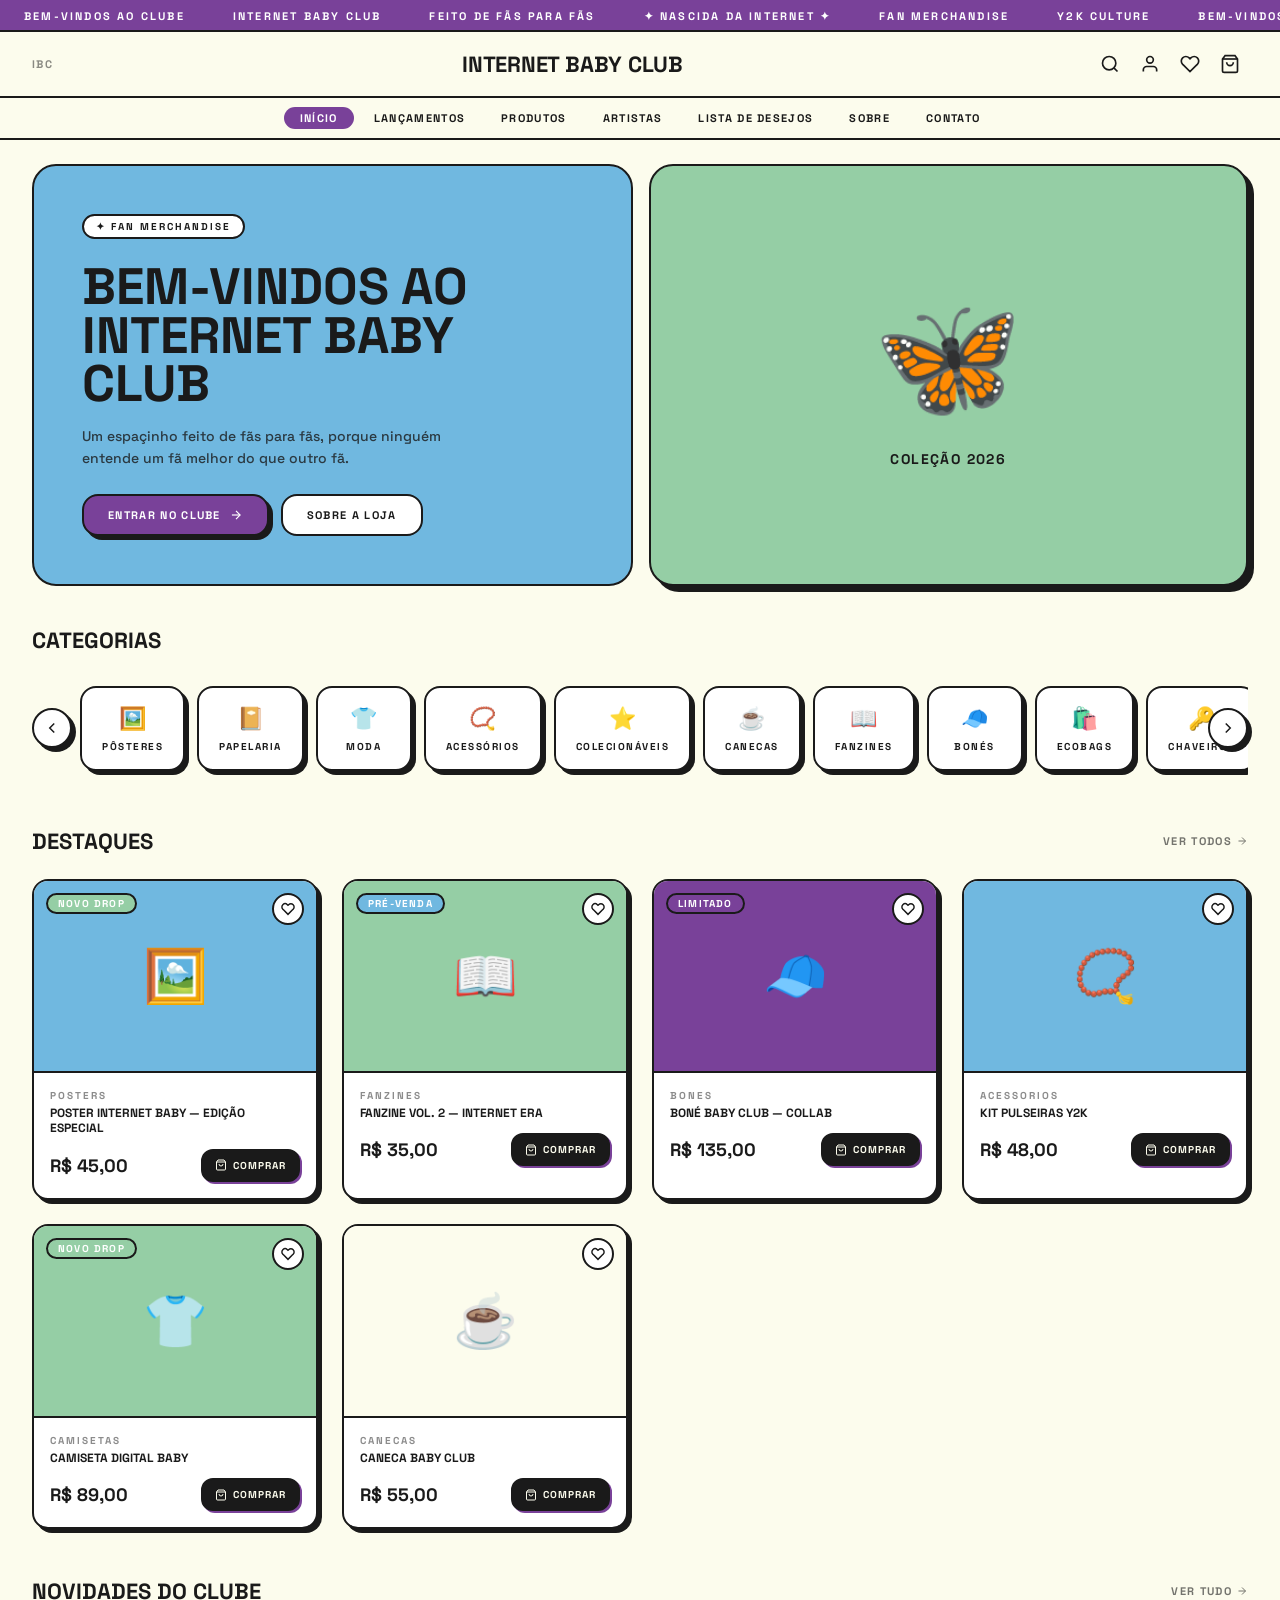
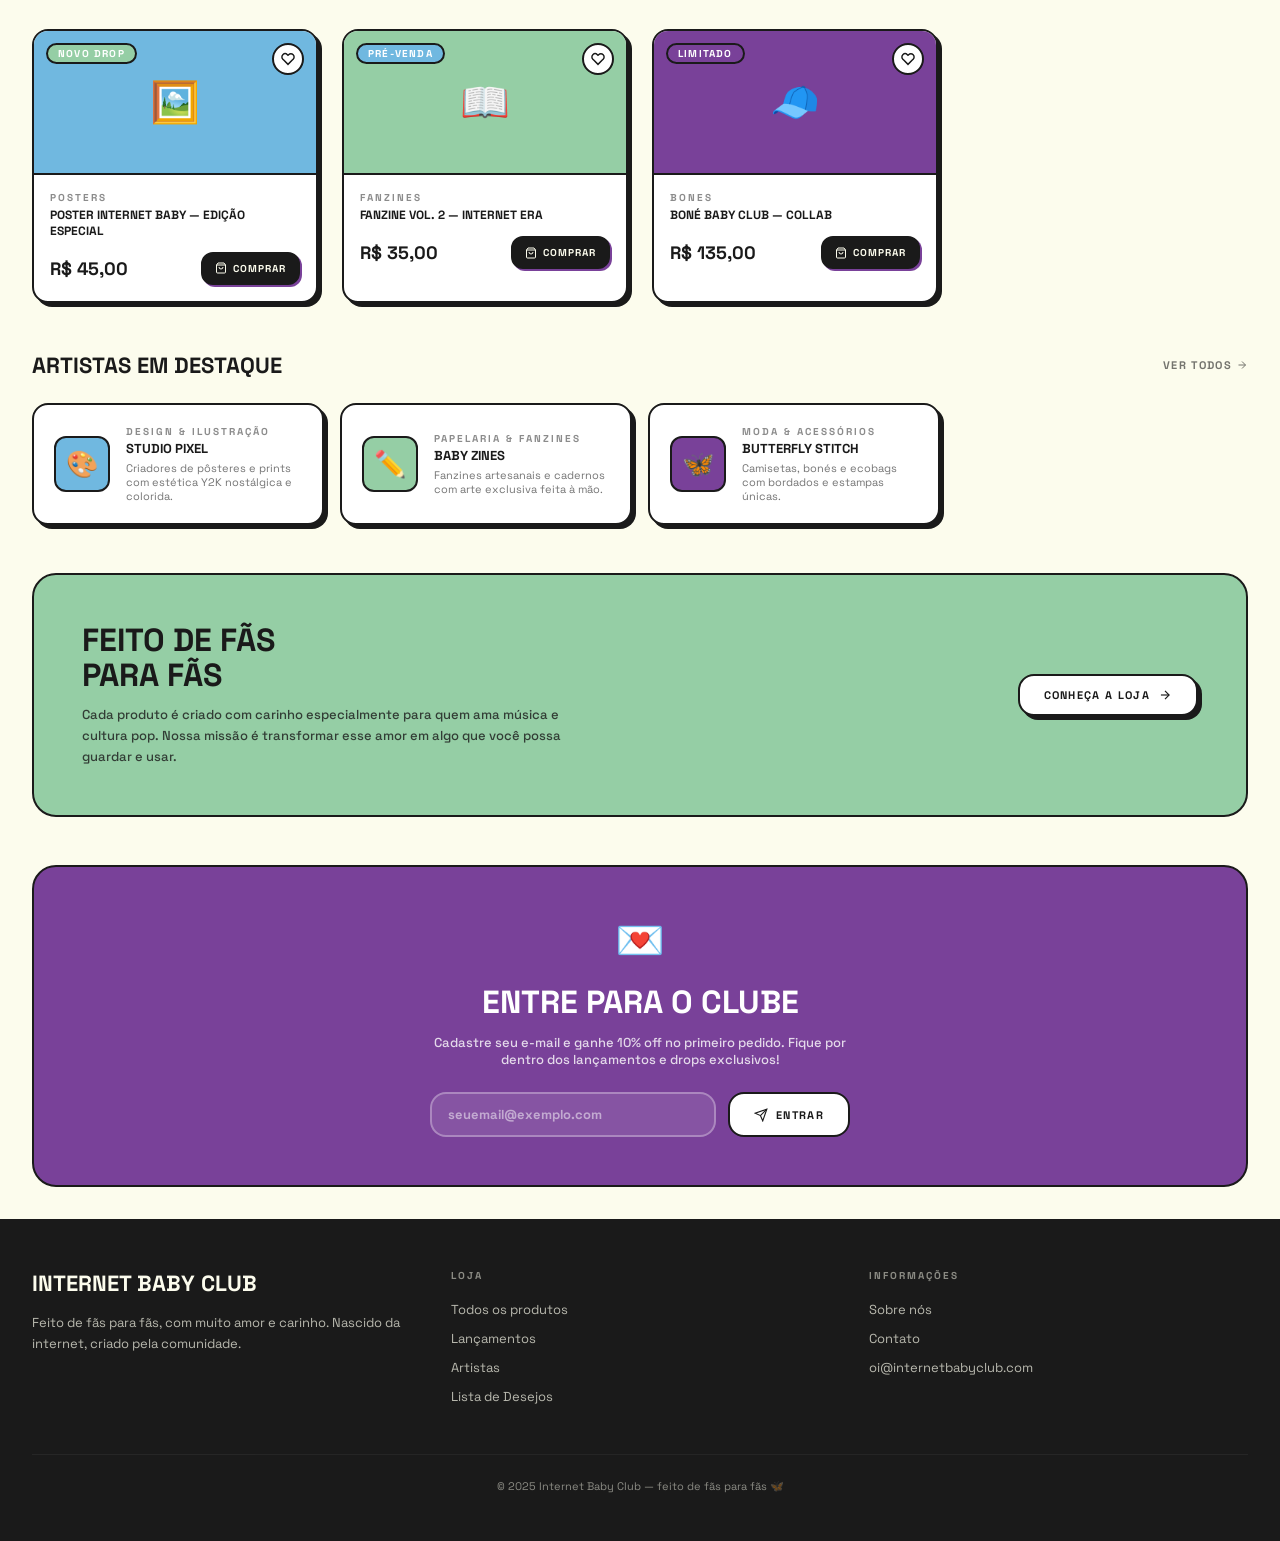
==== commit 3ec80019: "Update index.html" ====
--- a/index.html
+++ b/index.html
@@ -32,7 +32,7 @@
     <div class="hero-right" id="hero-right">
       <div class="hero-right-content">
         <span class="hero-emoji">🦋</span>
-        <p class="hero-collection-label" id="hero-label">Coleção 2025</p>
+        <p class="hero-collection-label" id="hero-label">Coleção 2026</p>
         <a href="./pages/lancamentos.html" class="hero-cta-btn" id="hero-cta">
           Ver lançamentos
           <svg width="14" height="14" viewBox="0 0 24 24" fill="none" stroke="currentColor" stroke-width="2"><line x1="5" y1="12" x2="19" y2="12"/><polyline points="12 5 19 12 12 19"/></svg>
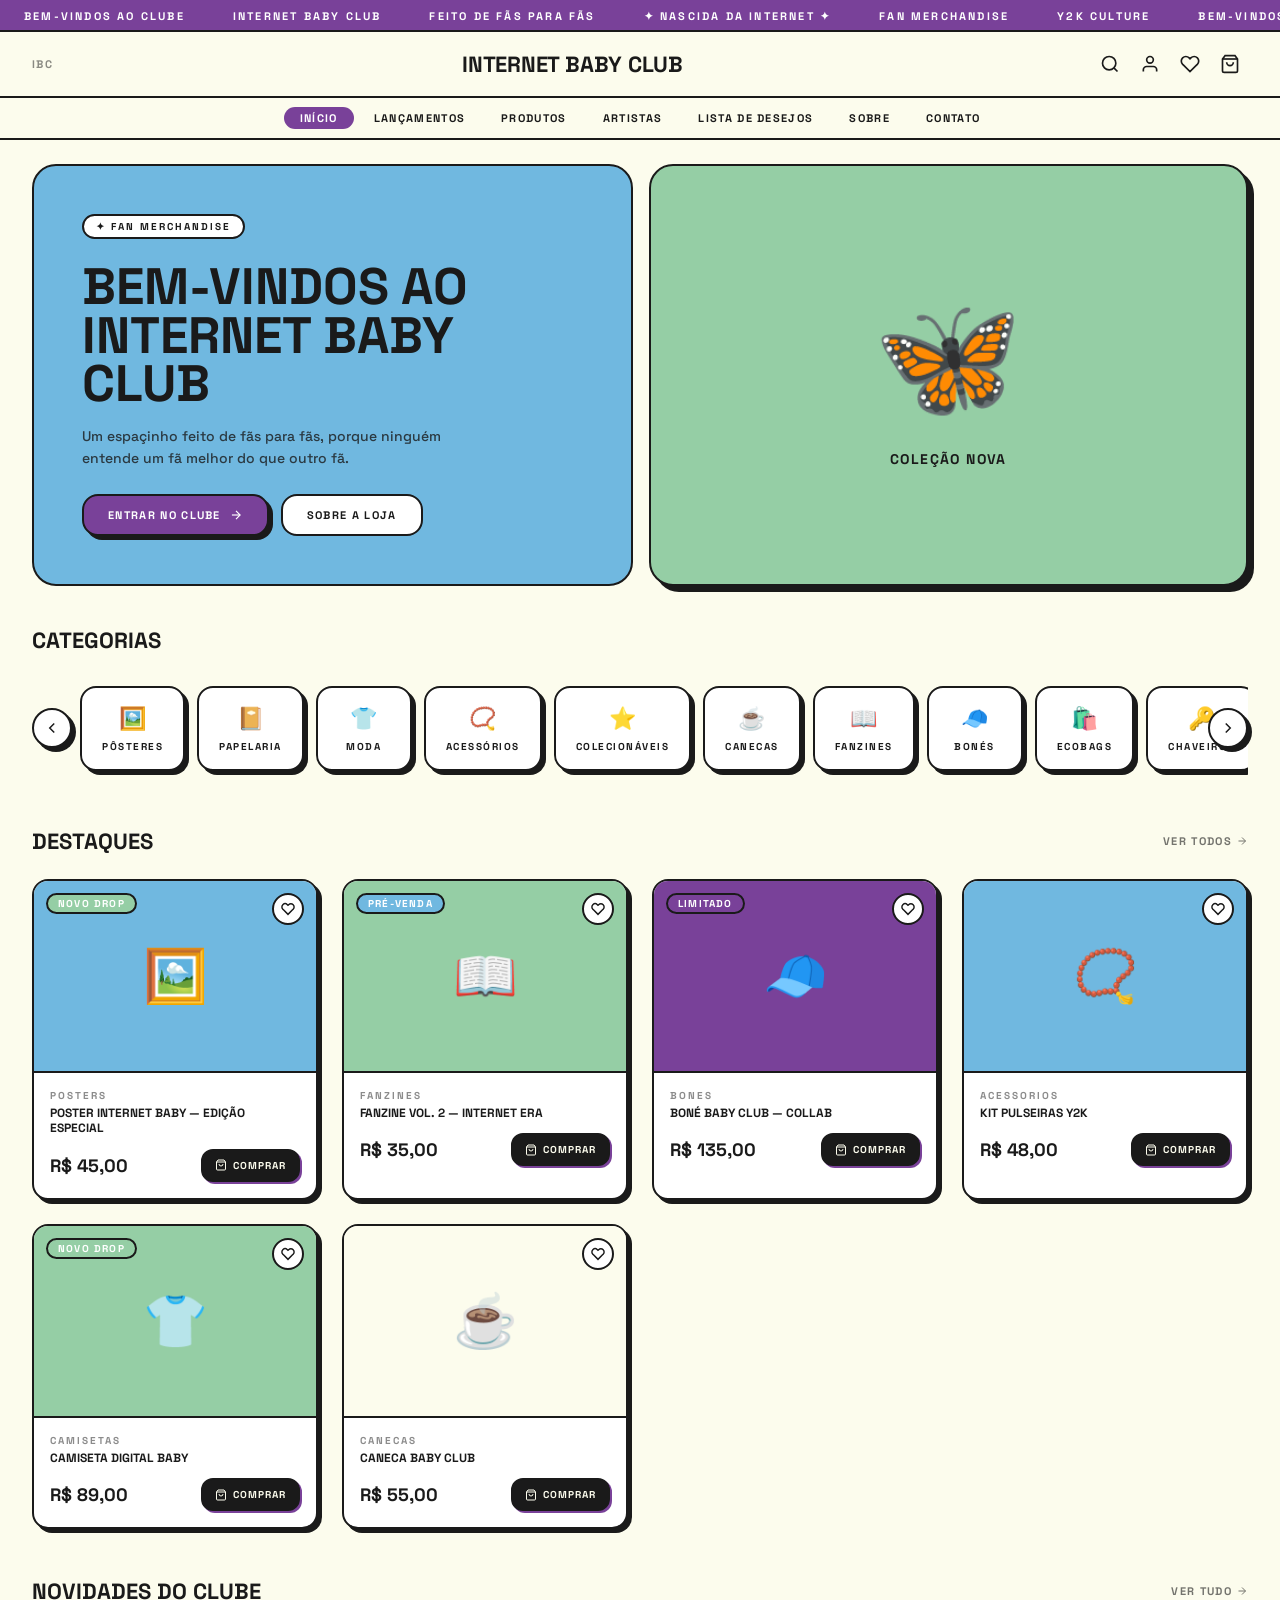
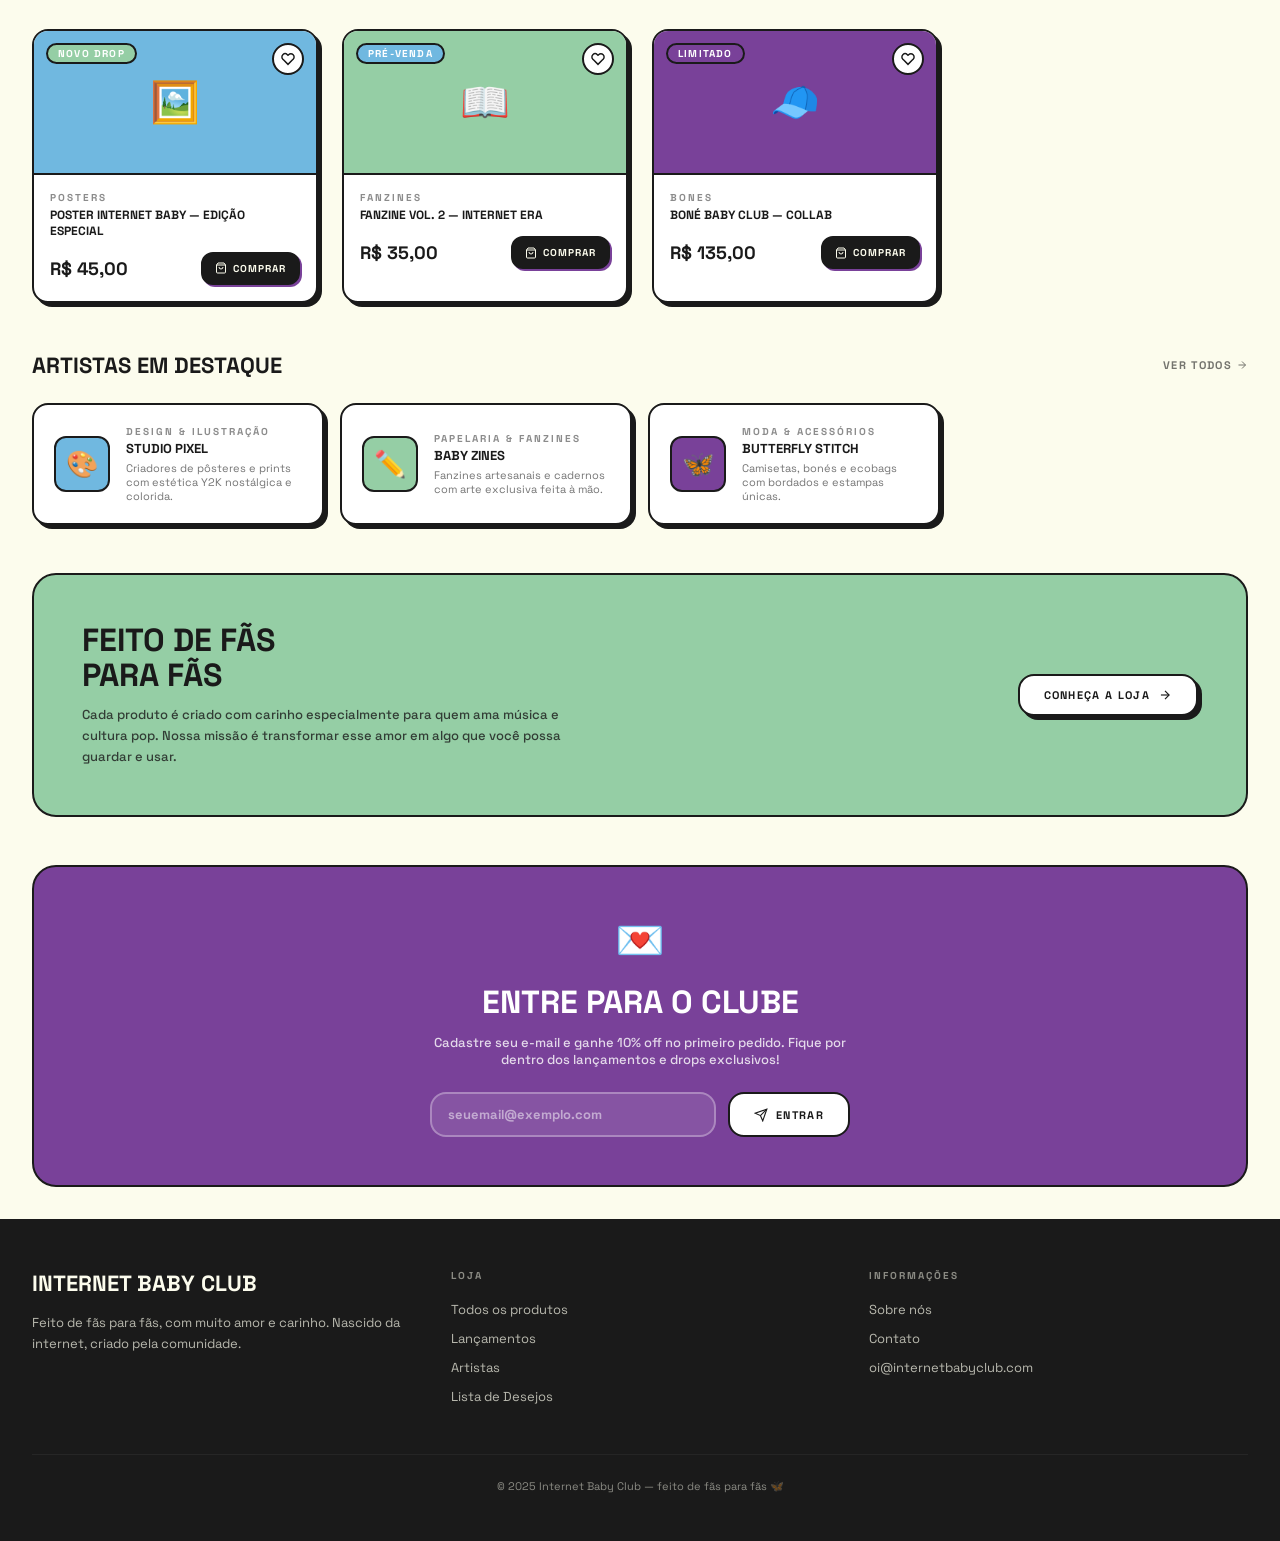
==== commit 80a6fcd3: "Update index.html" ====
--- a/index.html
+++ b/index.html
@@ -32,7 +32,7 @@
     <div class="hero-right" id="hero-right">
       <div class="hero-right-content">
         <span class="hero-emoji">🦋</span>
-        <p class="hero-collection-label" id="hero-label">Coleção 2026</p>
+        <p class="hero-collection-label" id="hero-label">Coleção nova</p>
         <a href="./pages/lancamentos.html" class="hero-cta-btn" id="hero-cta">
           Ver lançamentos
           <svg width="14" height="14" viewBox="0 0 24 24" fill="none" stroke="currentColor" stroke-width="2"><line x1="5" y1="12" x2="19" y2="12"/><polyline points="12 5 19 12 12 19"/></svg>
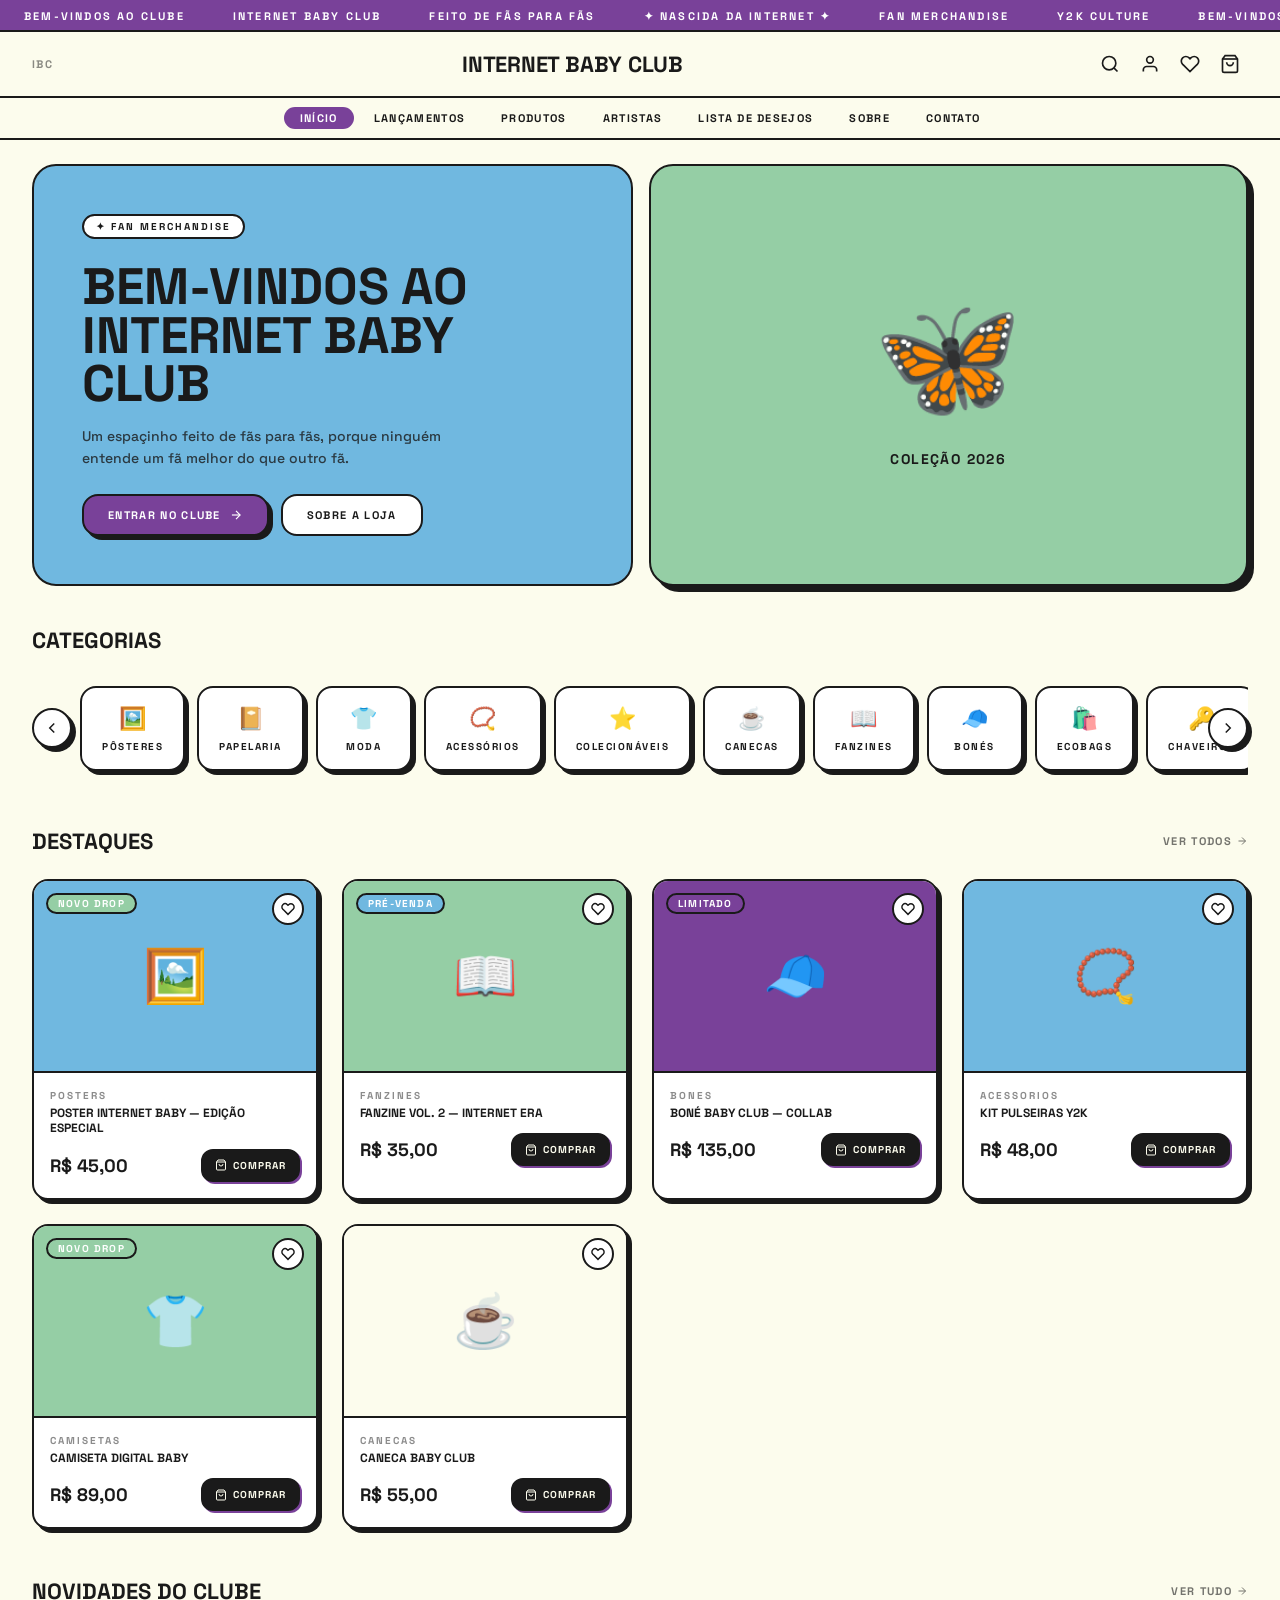
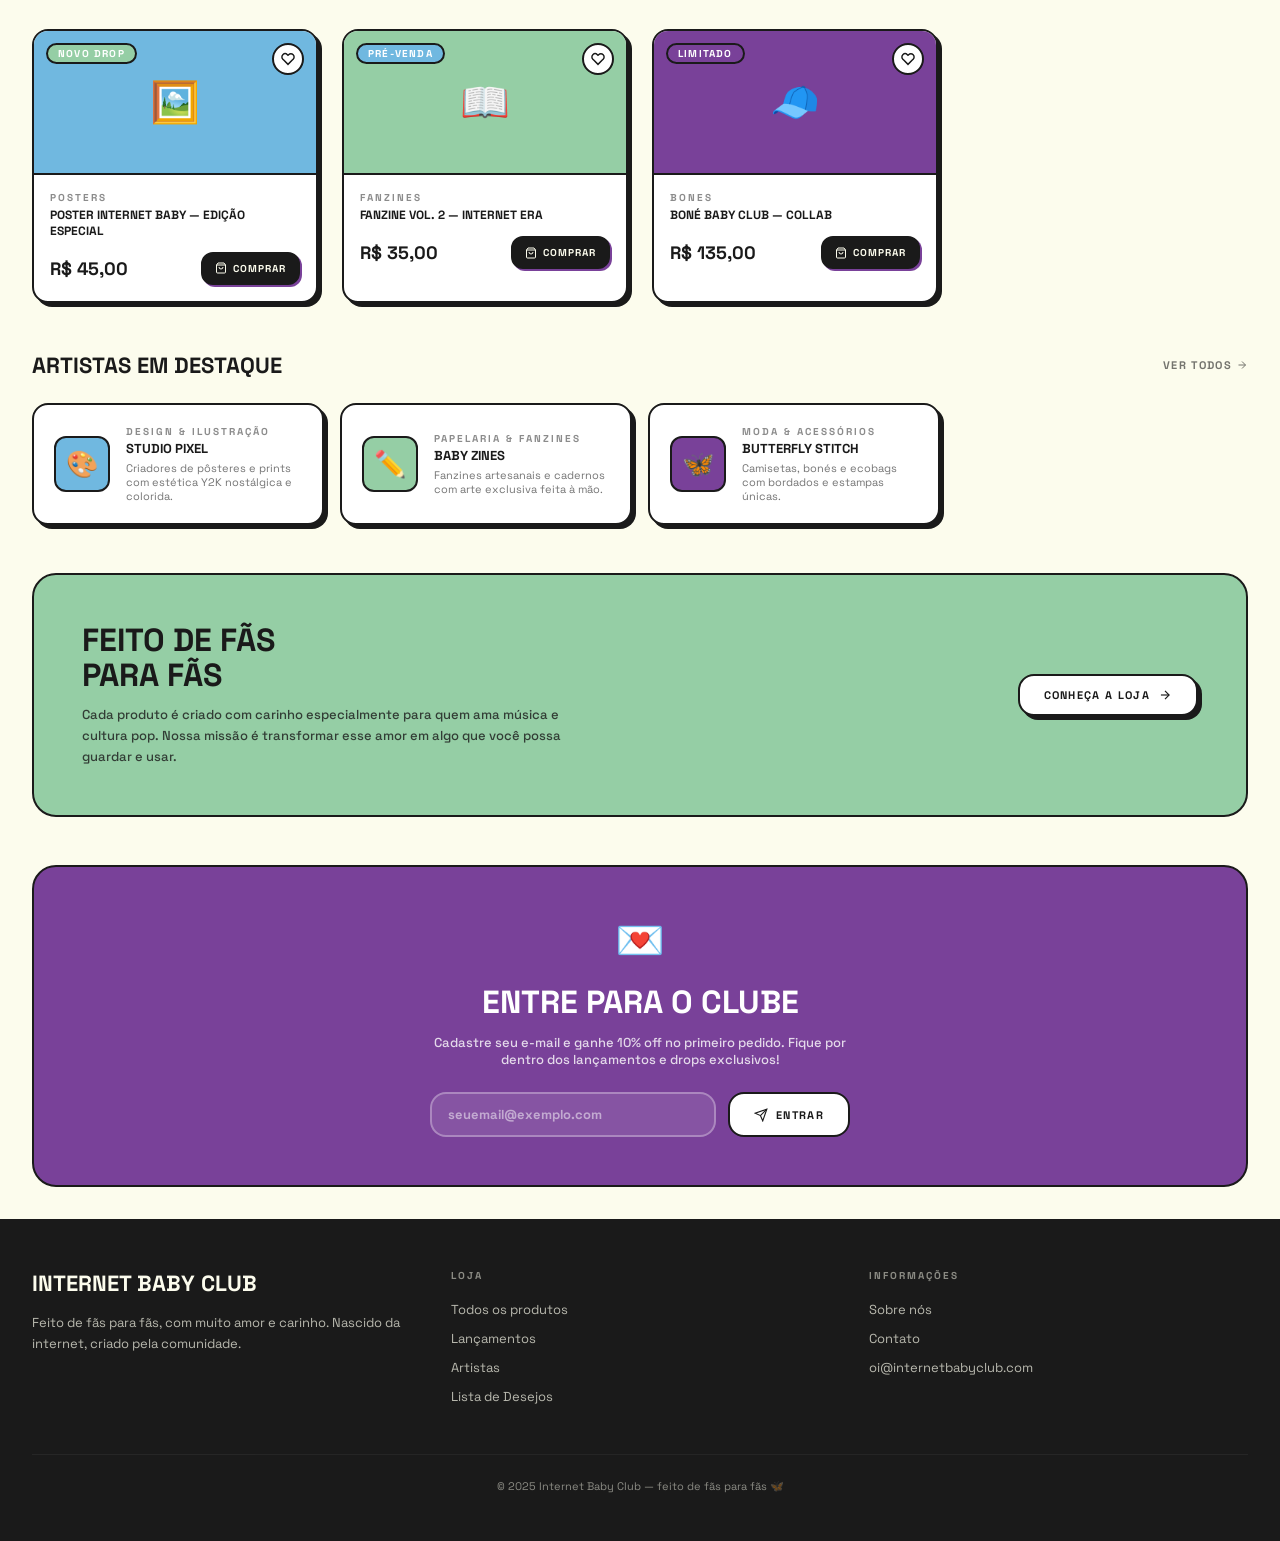
==== commit 2ff224a1: "Update index.html" ====
--- a/index.html
+++ b/index.html
@@ -32,7 +32,7 @@
     <div class="hero-right" id="hero-right">
       <div class="hero-right-content">
         <span class="hero-emoji">🦋</span>
-        <p class="hero-collection-label" id="hero-label">Coleção nova</p>
+        <p class="hero-collection-label" id="hero-label">Coleção 2026</p>
         <a href="./pages/lancamentos.html" class="hero-cta-btn" id="hero-cta">
           Ver lançamentos
           <svg width="14" height="14" viewBox="0 0 24 24" fill="none" stroke="currentColor" stroke-width="2"><line x1="5" y1="12" x2="19" y2="12"/><polyline points="12 5 19 12 12 19"/></svg>
